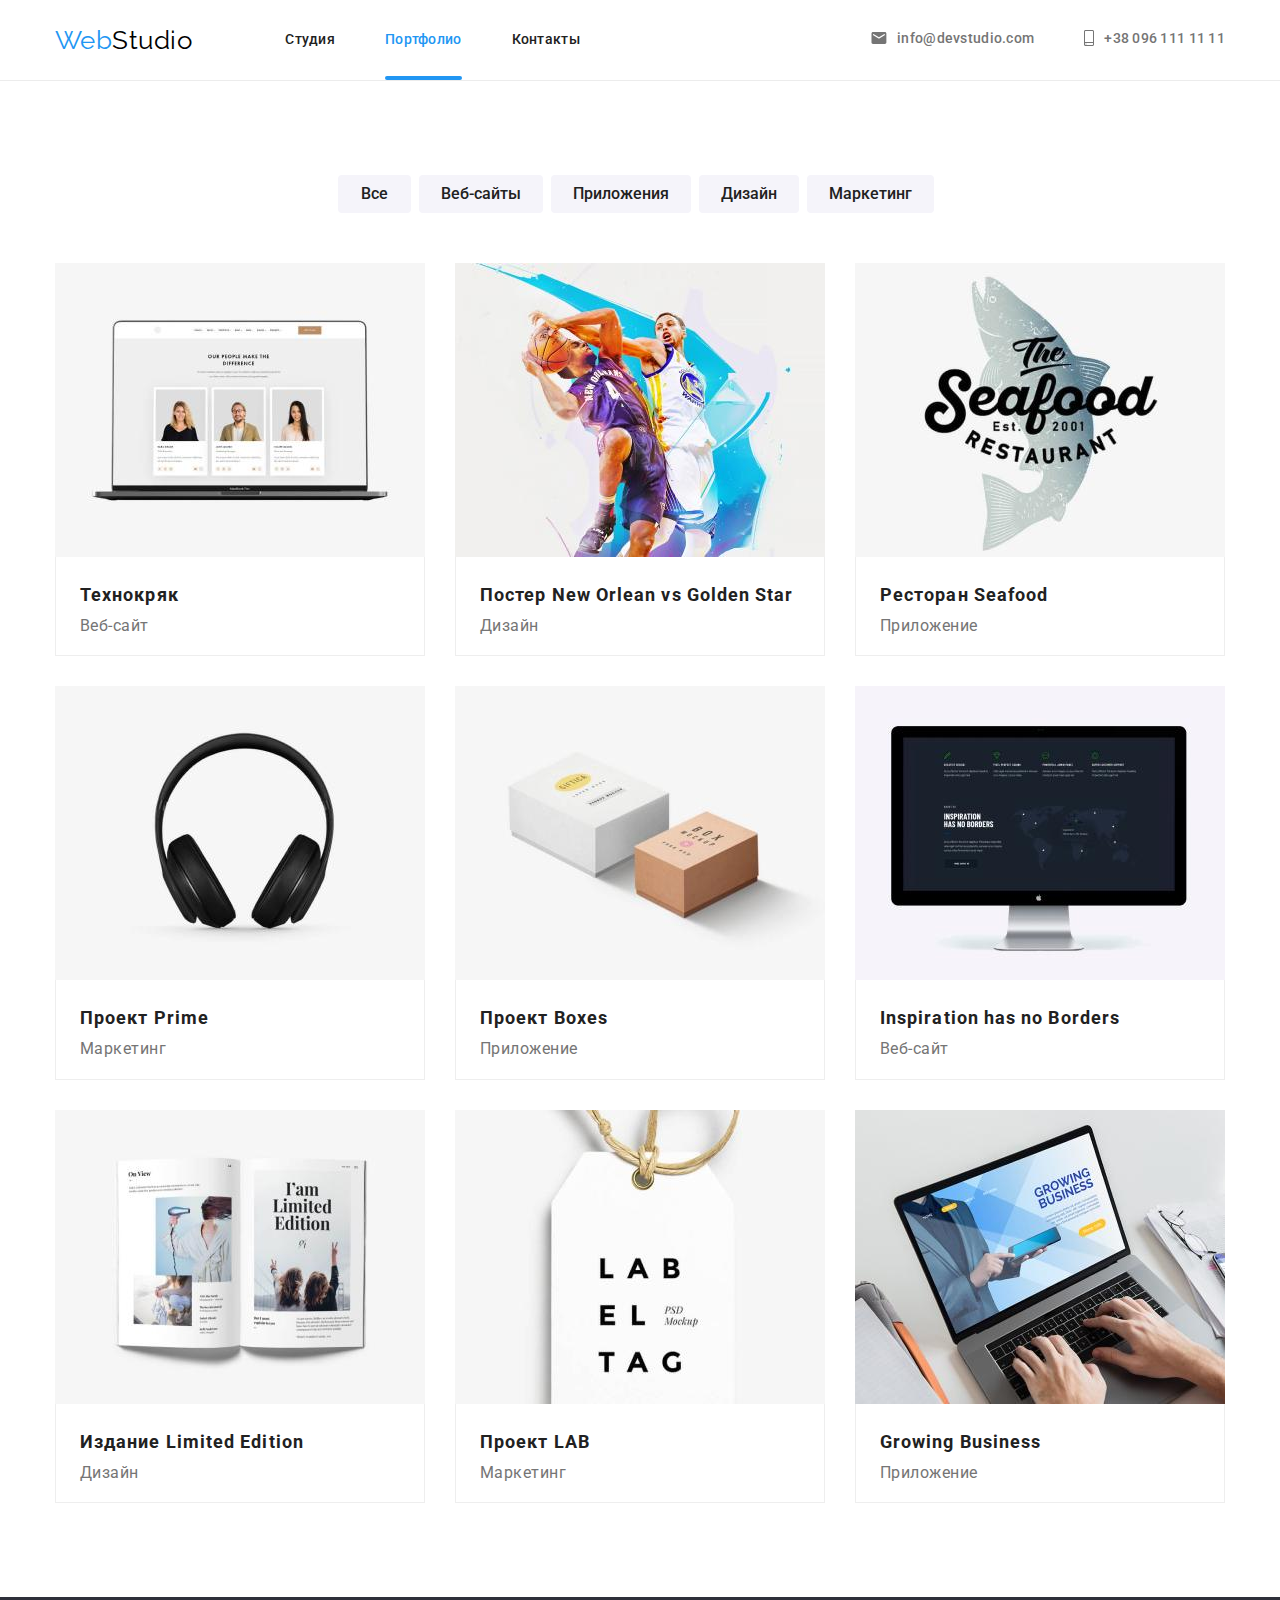
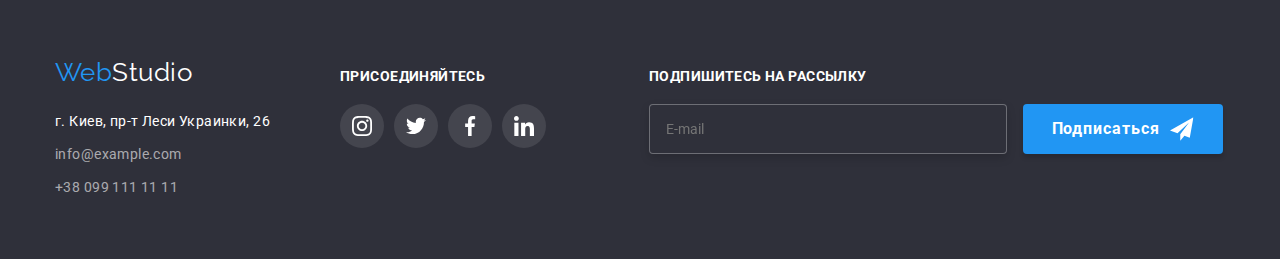
==== portfolio.html @ ee6ba361 "Add branch" ====
<!DOCTYPE html>
<html lang="ru">
<head>
    <meta charset="UTF-8">
    <meta http-equiv="X-UA-Compatible" content="IE=edge">
    <meta name="viewport" content="width=device-width, initial-scale=1.0">
    <title>portfolio</title>
    <link href="https://fonts.googleapis.com/css2?family=Raleway:wght@700&family=Roboto:wght@400;500;700;900&display=swap"
        rel="stylesheet">
        <link rel="stylesheet" href="https://cdnjs.cloudflare.com/ajax/libs/modern-normalize/1.0.0/modern-normalize.min.css">
    <link rel="stylesheet" href="./css/main.min.css">
</head>
<body>
    <!--header-->
    <header class="border-bottom">
        <div class="container main-nav">
            <nav class="main-nav">
                <a href="./index.html" class="logo">Web<span class="logo-web-dark">Studio</span></a>
                <ul class="site-nav list">
                    <li class="site-item"><a href="./index.html" class="link ">Студия</a></li>
                    <li class="site-item"><a href="./portfolio.html" class="link current">Портфолио</a></li>
                    <li class="site-item"><a href="" class="link">Контакты</a></li>
                </ul>
            </nav>
            <ul class="contact-nav list">
                <li class="site-item">
                    <a href="mailto:info@devstudio.com" class="contact-link">
                        <svg class="address-icon header-mail" width="16px" height="12px">
                            <use href="./image/sprite.svg#icon-mail"></use>
                        </svg>
                        info@devstudio.com</a>
                </li>
                <li class="site-item"><a href="tel:+380961111111" class="contact-link">
                        <svg class="address-icon header-tel" width="10px" height="16px">
                            <use href="./image/sprite.svg#icon-smartphone"></use>
                        </svg>
                        +38 096 111 11 11</a>
                </li>
            </ul>
        </div>
    
    </header>

    <!--main-->
    <main>
        
        <h1 class="hidden-title ">Страница портфолио</h1>
        <section class="section top-section">
            <div class="container menu-portfolio">
                <h2 class="hidden-title ">Наша работа</h2>
                <ul class="list portfolio-btn">
                    <li><button type="button" class="button portfolio-button">Все</button></li>
                    <li><button type="button" class="button portfolio-button">Веб-сайты</button></li>
                    <li><button type="button" class="button portfolio-button">Приложения</button></li>
                    <li><button type="button" class="button portfolio-button">Дизайн</button></li>
                    <li><button type="button" class="button portfolio-button">Маркетинг</button></li>
                </ul>
                <ul class="list portfolio-list">
                    <li class="portfolio-element">
                        <div class="portfolio-card-wrap">
                            <img class="portfolio-img" src="./image/technokrack.jpg" alt="Картинка технокряк" width="370">
                            <p class="portfolio-img-text">Технокряк это современная площадка распространения коронавируса. Компании используют эту платформу для цифрового шпионажа и атак на защищённые сервера конкурентов.</p>
                        </div>
                        
                        <div class="portfolio-card">
                            <h3 class="section-title portfolio-title">Технокряк</h3>
                            <p class="portfolio-text">Веб-сайт</p>
                        </div>
                    </li>
                    <li class="portfolio-element">
                        <div class="portfolio-card-wrap">
                        <img class="portfolio-img" src="./image/poster.jpg" alt="картинка постер" width="370">
                        <p class="portfolio-img-text">Технокряк это современная площадка распространения коронавируса. Компании используют эту
                            платформу для цифрового шпионажа и атак на защищённые сервера конкурентов.</p>
                        </div>
                        <div class="portfolio-card">
                            <h3 class="section-title portfolio-title">Постер New Orlean vs Golden Star</h3>
                            <p class="portfolio-text">Дизайн</p>
                        </div>
                    </li>
                    <li class="portfolio-element">
                        <div class="portfolio-card-wrap">
                        <img class="portfolio-img" src="./image/restaurant.jpg" alt="картинка постер ресторана" width="370">
                        <p class="portfolio-img-text">Технокряк это современная площадка распространения коронавируса. Компании используют эту
                            платформу для цифрового шпионажа и атак на защищённые сервера конкурентов.</p>
                        </div>
                        <div class="portfolio-card">
                            <h3 class="section-title portfolio-title">Ресторан Seafood</h3>
                            <p class="portfolio-text">Приложение</p>
                        </div>
                    </li>
                    <li class="portfolio-element">
                        <div class="portfolio-card-wrap">
                        <img class="portfolio-img" src="./image/headphones.jpg" alt="картинка наушники" width="370">
                        <p class="portfolio-img-text">Технокряк это современная площадка распространения коронавируса. Компании используют эту
                            платформу для цифрового шпионажа и атак на защищённые сервера конкурентов.</p>
                        </div>
                        <div class="portfolio-card">
                            <h3 class="section-title portfolio-title">Проект Prime</h3>
                            <p class="portfolio-text">Маркетинг</p>
                        </div>
                    </li>
                    <li class="portfolio-element">
                        <div class="portfolio-card-wrap">
                        <img class="portfolio-img" src="./image/projectbox.jpg" alt="картинка коробки" width="370">
                        <p class="portfolio-img-text">Технокряк это современная площадка распространения коронавируса. Компании используют эту
                            платформу для цифрового шпионажа и атак на защищённые сервера конкурентов.</p>
                        </div>
                        <div class="portfolio-card">
                            <h3 class="section-title portfolio-title">Проект Boxes</h3>
                            <p class="portfolio-text">Приложение</p>
                        </div>
                    </li>
                    <li class="portfolio-element">
                        <div class="portfolio-card-wrap">
                        <img class="portfolio-img" src="./image/monitor.jpg" alt="картинка монитор" width="370">
                        <p class="portfolio-img-text">Технокряк это современная площадка распространения коронавируса. Компании используют эту
                            платформу для цифрового шпионажа и атак на защищённые сервера конкурентов.</p>
                        </div>
                        <div class="portfolio-card">
                            <h3 class="section-title portfolio-title">Inspiration has no Borders</h3>
                            <p class="portfolio-text">Веб-сайт</p>
                        </div>
                    </li>
                    <li class="portfolio-element">
                        <div class="portfolio-card-wrap">
                        <img class="portfolio-img" src="./image/book.jpg" alt="картинка открытая книга" width="370">
                        <p class="portfolio-img-text">Технокряк это современная площадка распространения коронавируса. Компании используют эту
                            платформу для цифрового шпионажа и атак на защищённые сервера конкурентов.</p>
                        </div>
                        <div class="portfolio-card">
                            <h3 class="section-title portfolio-title">Издание Limited Edition</h3>
                            <p class="portfolio-text">Дизайн</p>
                        </div>
                    </li>
                    <li class="portfolio-element">
                        <div class="portfolio-card-wrap">
                        <img class="portfolio-img" src="./image/LAB.jpg" alt="картинка бирка" width="370">
                        <p class="portfolio-img-text">Технокряк это современная площадка распространения коронавируса. Компании используют эту
                            платформу для цифрового шпионажа и атак на защищённые сервера конкурентов.</p>
                        </div>
                        <div class="portfolio-card">
                            <h3 class="section-title portfolio-title">Проект LAB</h3>
                            <p class="portfolio-text">Маркетинг</p>
                        </div>
                    </li>
                    <li class="portfolio-element">
                        <div class="portfolio-card-wrap">
                        <img class="portfolio-img" src="./image/notebook.jpg" alt="картинка ноутбук" width="370">
                        <p class="portfolio-img-text">Технокряк это современная площадка распространения коронавируса. Компании используют эту
                            платформу для цифрового шпионажа и атак на защищённые сервера конкурентов.</p>
                        </div>
                        <div class="portfolio-card">
                            <h3 class="section-title portfolio-title">Growing Business</h3>
                            <p class="portfolio-text">Приложение</p>
                        </div>
                    </li>
                </ul>
                
            </div>
        </section>
    </main>
   
    <!--footer-->
    <footer class="footer-section">
        <div class="container footer-box">
            <div class="footer-left">
                <a href="./index.html" class="logo">Web<span class="logo-web-light">Studio</span></a>
    
                <address class="address-footer contact-nav">
                    <span class="address">г. Киев, пр-т Леси Украинки, 26 </span>
                    <a href="mailto:info@example.com" class="contact-link">info@example.com</a>
                    <a href="tel:+380991111111" class="contact-link">+38 099 111 11 11</a>
                </address>
            </div>
            <div class="footer-right">
                <h3 class="title footer-title">присоединяйтесь</h3>
                <ul class="footer-social list">
                    <li class="footer-item">
                        <a href="" class="footer-social-link">
                            <svg class="footer-social-icon" width="20" height="20">
                                <use href="./image/sprite.svg#icon-instagram"></use>
                            </svg>
                        </a>
                    </li>
                    <li class="footer-item">
                        <a href="" class="footer-social-link">
                            <svg class="footer-social-icon" width="20" height="20">
                                <use href="./image/sprite.svg#icon-twitter"></use>
                            </svg>
                        </a>
                    </li>
                    <li class="footer-item">
                        <a href="" class="footer-social-link">
                            <svg class="footer-social-icon" width="20" height="20">
                                <use href="./image/sprite.svg#icon-facebook"></use>
                            </svg>
                        </a>
                    </li>
                    <li class="footer-item">
                        <a href="" class="footer-social-link">
                            <svg class="footer-social-icon" width="20" height="20">
                                <use href="./image/sprite.svg#icon-linkedin"></use>
                            </svg>
                        </a>
                    </li>
                </ul>
            </div>
            <div class="footer-form-block">
                <form action="" class="footer-form">
                    <p class="footer-form-head">
                        Подпишитесь на рассылку
                    </p>
            
                    <label for="" class="footer-form-field">
                        <input type="email" class="footer-form-input" name="user-footer-mail" placeholder="E-mail">
                    </label>
            
                    <button class="footer-form-btn" type="submit"><span class="footer-form-btn-text">Подписаться</span><svg
                            class="footer-form-icon" width="24" height="24">
                            <use href="./image/sprite.svg#icon-footer-form-icon"></use>
                        </svg></button>
                </form>
            </div>
        </div>
    </footer>
</body>
</html>
---- css/main.min.css ----
:root{--primary-text-color: #757575;--title-text-color: #212121;--accent-color: #2196f3;--white-color: #ffffff;--white-opacity-color: rgba(255, 255, 255, 0.6);--secondary-background-color: #f5f4fa;--dark-backgroud-color: #2f303a;--black-color: #000000}.visually-hidden{position:absolute;white-space:nowrap;width:1px;height:1px;overflow:hidden;border:0;padding:0;clip:rect(0 0 0 0);clip-path:inset(50%);margin:-1px}.hidden-title{display:none}body{margin:0;background-color:var(--white-color);color:var(--primary-text-color);font-family:Roboto, sans-serif;letter-spacing:0.03em}h1,h2,h3,h4,h5,h6{margin-top:0}p{margin-top:0}ul{padding:0;margin:0;list-style:none}img{display:block;max-width:100%;height:auto}.link{color:inherit}.border-bottom{border-bottom:1px solid #ececec}.top-section{padding-top:94px}.container{width:1200px;padding-left:15px;padding-right:15px;margin-left:auto;margin-right:auto}.section{padding-bottom:94px}.button{border-radius:4px;padding:6px 22px;min-width:73px;color:var(--title-text-color);background-color:var(--secondary-background-color);font-weight:700;font-size:16px;line-height:1.8;text-align:center;cursor:pointer}.button.primary{padding:10px 32px;min-width:200px;border:none;box-shadow:0px 4px 4px rgba(0,0,0,0.15);color:var(--white-color);background-color:var(--accent-color)}.portfolio-button{font-family:Roboto;font-weight:500;font-size:16px;line-height:1.62;transition:color 250ms cubic-bezier(0.4, 0, 0.2, 1),background-color 250ms cubic-bezier(0.4, 0, 0.2, 1),box-shadow 250ms cubic-bezier(0.4, 0, 0.2, 1)}.portfolio-button:hover,.portfolio-button:focus{color:var(--white-color);background-color:var(--accent-color);box-shadow:0px 3px 1px rgba(0,0,0,0.1),0px 1px 2px rgba(0,0,0,0.08),0px 2px 2px rgba(0,0,0,0.12);border-radius:4px}.portfolio-btn{display:flex;justify-content:center;align-items:center;margin-bottom:50px}.portfolio-btn .portfolio-button{margin-right:8px;border:none}.portfolio-button:not(:last-child){margin-right:0}.social-link{display:flex;align-items:center;justify-content:center;width:100%;height:100%;border-radius:50%;transition:background-color 250ms cubic-bezier(0.4, 0, 0.2, 1)}.social-link:hover,.social-link:focus{background-color:var(--accent-color)}.social-link:hover .social-icon,.social-linkk:focus .social-icon{fill:var(--white-color)}.social-icon{fill:#afb1b8;transition:fill 250ms cubic-bezier(0.4, 0, 0.2, 1)}.social-list{display:flex;justify-content:center}.social-item{width:44px;height:44px;margin-right:10px}.social-item:last-child{margin-right:0}.logo{color:var(--accent-color);font-family:Raleway, sans-serif;font-weight:700px;font-size:26px;line-height:1.19;text-decoration:none}.logo-web-dark{color:var(--black-color)}.logo-web-light{color:var(--white-color)}.title-hero{margin-top:0;margin-bottom:30px;margin-left:auto;margin-right:auto;max-width:696px;color:var(--white-color);font-weight:900;font-size:44px;line-height:1.36;text-align:center;letter-spacing:0.06em;text-transform:uppercase}.section-title{margin-top:0;margin-bottom:50px;color:var(--title-text-color);font-weight:700px;font-size:36px;line-height:1.16}.portfolio-title{margin-bottom:4px;font-size:18px;line-height:2;letter-spacing:0.06em}.site-nav{display:flex;margin-left:93px}.site-nav .link.current{color:var(--accent-color)}.site-nav .link.current::after{content:"";width:100%;position:absolute;height:4px;border-radius:2px;bottom:0;display:block;background-color:var(--accent-color)}.site-nav .site-item:not(:last-child){margin-right:50px}.site-nav .link{display:block;padding-top:32px;padding-bottom:32px;color:var(--title-text-color);font-family:inherit;font-weight:500;font-size:14px;line-height:1.14;letter-spacing:0.02em;text-decoration:none;transition:color 250ms cubic-bezier(0.4, 0, 0.2, 1);position:relative}.site-nav .link .link:hover,.site-nav .link .link:focus{color:var(--accent-color)}.main-nav{display:flex;align-items:center}.main-nav .contact-nav{display:flex;margin-left:auto}.contact-nav .site-item+.site-item{margin-left:50px}.contact-nav .contact-link{display:inline-flex;align-items:center;margin:0;color:var(--primary-text-color);text-decoration:none;font-weight:500;font-size:14px;line-height:16px;letter-spacing:0.02em;transition:color 250ms cubic-bezier(0.4, 0, 0.2, 1)}.contact-nav .contact-link:hover,.contact-nav .contact-link:focus{color:var(--accent-color)}.backdrop{width:100vw;height:100vh;background-color:rgba(0,0,0,0.2);position:fixed;top:0;transition:opacity 250ms cubic-bezier(0.4, 0, 0.2, 1),visibility 250ms cubic-bezier(0.4, 0, 0.2, 1)}.backdrop.is-hidden{visibility:hidden;opacity:0;pointer-events:none}.modal{position:absolute;width:528px;min-height:581px;background-color:#ffffff;border-radius:4px;top:50%;left:50%;transform:translate(-50%, -50%);padding:40px}.modal-close-icon{fill:currentColor}.modal-btn{position:absolute;border:1px solid rgba(0,0,0,0.1);background-color:#ffffff;width:30px;height:30px;border-radius:50%;top:10px;right:10px;display:flex;align-items:center;justify-content:center;color:#000000;cursor:pointer}.modal-btn:hover,.modal-btn:focus{color:var(--accent-color);transition:color 250ms cubic-bezier(0.4, 0, 0.2, 1)}.modal-form{display:flex;flex-direction:column}.modal-form-head{margin-bottom:12px;margin-top:0;font-weight:bold;font-size:20px;line-height:23px;text-align:center;letter-spacing:0.03em;color:#212121}.modal-form-field{font-size:12px;line-height:14px;letter-spacing:0.01em;color:#757575;margin-bottom:10px}.modal-form-wrapper{position:relative;display:block;margin-top:4px}.modal-form-input{width:100%;height:40px;padding-left:30px;border:1px solid rgba(33,33,33,0.2);border-radius:4px;cursor:pointer}.modal-form-input:focus,.modal-form-input:focus{outline:none;border-color:var(--accent-color);transition:border-color 250ms cubic-bezier(0.4, 0, 0.2, 1);cursor:pointer}.modal-form-input:focus+.modal-form-icon{fill:var(--accent-color);transition:fill 250ms cubic-bezier(0.4, 0, 0.2, 1)}.modal-form-icon{position:absolute;top:50%;left:14px;transform:translateY(-50%)}.modal-form-message{width:100%;height:120px;margin-top:4px;padding:12px 16px;border:1px solid rgba(33,33,33,0.2);border-radius:4px;resize:none;transition:border-color 250ms cubic-bezier(0.4, 0, 0.2, 1);cursor:pointer}.modal-form-message::placeholder{font-family:Roboto;font-size:12px;line-height:14px;letter-spacing:0.01em;color:rgba(117,117,117,0.5)}.modal-form-checkbox-label{display:flex;align-items:center;justify-content:center;font-size:14px;line-height:24px;letter-spacing:0.03em;margin-bottom:30px;cursor:pointer}.modal-form-checkbox-label::before{display:block;content:"";width:16px;height:15px;margin-right:7px;border:1px solid #212121;border-radius:2px;cursor:pointer}.modal-form-checkbox:checked+.modal-form-checkbox-label::before{background-color:var(--accent-color);background-image:url(../image/icon-check.svg);background-repeat:no-repeat;background-size:contain;border:none;transition:background-image 250ms cubic-bezier(0.4, 0, 0.2, 1)}.modal-form-checkbox:focus+.modal-form-checkbox-label::before{outline:2px solid var(--accent-color)}.modal-form-checkbox-link{color:var(--accent-color)}.modal-form-button{width:200px;height:50px;font-family:Roboto;font-style:normal;font-weight:bold;font-size:16px;line-height:30px;letter-spacing:0.06em;margin-left:124px;min-width:200px;border:none;box-shadow:0px 4px 4px rgba(0,0,0,0.15);border-radius:4px;color:var(--white-color);background-color:var(--accent-color);cursor:pointer}.address-icon{margin-right:10px;fill:var(--primary-text-color);transition:fill 250ms cubic-bezier(0.4, 0, 0.2, 1)}.address-icon:hover{fill:var(--accent-color)}.contact-link:hover .address-icon,.contact-link:focus .header-mail,.contact-link:hover .header-tel,.contact-link:focus .header-tel{fill:var(--accent-color)}.hero{padding-top:200px;padding-bottom:200px;background-color:var(--dark-backgroud-color);text-align:center;background-image:linear-gradient(rgba(47,48,58,0.4), rgba(47,48,58,0.4)),url(../image/hero-bg.jpg);max-width:1600рх;background-repeat:no-repeat;background-size:cover;background-position:center}.company-ideal{display:flex}.company-ideal .company-item{width:270px;margin-right:30px}.company-ideal .company-item:last-child{margin-right:0}.company-item .section-icon{display:block;background-color:#f5f4fa;text-align:center;width:270px;height:120px;margin-bottom:30px;display:flex;align-items:center;justify-content:center}.company-ideal .title{color:var(--title-text-color);margin-top:0;margin-bottom:10px;font-weight:700px;font-size:14px;line-height:1.14;text-transform:uppercase}.company-ideal .text{margin:0;font-size:14px;line-height:1.71}.our-work-item{position:relative}.our-work{display:flex;justify-content:space-between}.our-work-title{text-align:center}.our-work-card-text{color:var(--white-color);font-weight:bold;font-size:14px;line-height:16px;text-align:center;letter-spacing:0.03em;text-transform:uppercase;position:absolute;bottom:0px;left:0;margin:0;background-color:rgba(47,48,58,0.8);width:100%;height:70px;padding-top:27px}.team-section{padding-top:94px;background-color:var(--secondary-background-color)}.team-list{display:flex;justify-content:space-between}.team-title{text-align:center}.team-list .title{margin-top:30px;margin-bottom:10px;text-align:center;color:var(--title-text-color);font-weight:500;font-size:16px;line-height:1.18}.team-list .text{margin:0;font-size:16px;line-height:1.18;text-align:center;margin-bottom:16px}.team-list .cards{padding-bottom:30px;background-color:var(--white-color);box-shadow:0px 1px 3px rgba(0,0,0,0.12),0px 1px 1px rgba(0,0,0,0.14),0px 2px 1px rgba(0,0,0,0.2);border-radius:0px 0px 4px 4px}.clients-section{padding-top:94px}.clients-title{text-align:center}.clients-list{display:flex;justify-content:center}.clients-item{width:170px;height:92px}.clients-item:not(:last-child){margin-right:30px}.clients-link{display:flex;align-items:center;justify-content:center;width:100%;height:100%;border:1px solid #afb1b8;border-radius:4px;transition:border 250ms cubic-bezier(0.4, 0, 0.2, 1)}.clients-link:hover,.clients-linkk:focus{border:1px solid var(--accent-color)}.clients-link:hover .clients-icon,.clients-link:focus .clients-icon{fill:var(--accent-color)}.clients-icon{fill:#afb1b8;transition:fill 250ms cubic-bezier(0.4, 0, 0.2, 1)}.portfolio-element{transition:box-shadow 250ms cubic-bezier(0.4, 0, 0.2, 1)}.portfolio-element:hover,.portfolio-element:focus{cursor:pointer;box-shadow:0px 1px 1px rgba(0,0,0,0.12),0px 4px 4px rgba(0,0,0,0.06),1px 4px 6px rgba(0,0,0,0.16)}.portfolio-element:hover .portfolio-img-text{transform:translateY(-100%)}.portfolio-img{display:block}.portfolio-card-wrap{position:relative;overflow:hidden}.portfolio-img-text{position:absolute;font-size:18px;line-height:28px;letter-spacing:0.03em;color:#ffffff;background-color:rgba(33,150,243,0.9);margin:0;padding:63px 24px;height:100%;top:100%;transition:transform 250ms cubic-bezier(0.4, 0, 0.2, 1)}.portfolio-card{padding:20px 24px;border-left:1px solid #eeeeee;border-right:1px solid #eeeeee;border-bottom:1px solid #eeeeee}.portfolio-text{margin:0}.portfolio-list{display:flex;flex-wrap:wrap;margin:-30px 0 0 -30px}.portfolio-element{flex-basis:calc((100% - 90px) / 3);margin:30px 0 0 30px}.footer-section{padding:60px 0 60px 0;background-color:var(--dark-backgroud-color);font-size:14px;line-height:1.71}.footer-box{display:flex;align-items:baseline}.footer-left{margin-right:70px}.footer-title{font-weight:bold;font-size:14px;line-height:16px;letter-spacing:0.03em;text-transform:uppercase;color:var(--white-color);margin:0;margin-bottom:20px}.address-footer{display:flex;flex-direction:column;margin-top:20px;color:var(--white-opacity-color);font-size:14px;line-height:24px;letter-spacing:0.03em;font-style:normal}.address-footer .contact-link{color:var(--white-opacity-color);margin-top:9px;font-style:normal;font-weight:normal;font-size:14px;line-height:24px;letter-spacing:0.03em}.address-footer .address{color:var(--white-color)}.footer-social{display:flex}.footer-item{width:44px;height:44px;margin-right:10px}.footer-social-link{display:flex;align-items:center;justify-content:center;width:100%;height:100%;border-radius:50%;background-color:rgba(255,255,255,0.1);transition:background-color 250ms cubic-bezier(0.4, 0, 0.2, 1)}.footer-social-link:hover,.footer-social-link:focus{background-color:var(--accent-color)}.footer-social-icon{fill:var(--white-color)}.footer-form-block{margin-left:93px}.footer-form-head{font-weight:bold;font-size:14px;line-height:16px;letter-spacing:0.03em;text-transform:uppercase;color:var(--white-color);margin:0;margin-bottom:20px}.footer-form-input{width:358px;height:50px;padding-left:16px;background-color:#2f303a;border:1px solid rgba(255,255,255,0.3);box-sizing:border-box;filter:drop-shadow(0px 4px 4px rgba(0,0,0,0.15));border-radius:4px;cursor:pointer;transition:border 250ms cubic-bezier(0.4, 0, 0.2, 1);color:var(--white-color)}.footer-form-btn{width:200px;height:50px;margin-left:12px;padding:10px 29px;border:none;box-shadow:0px 4px 4px rgba(0,0,0,0.15);border-radius:4px;color:var(--white-color);background-color:var(--accent-color);display:inline-flex;align-items:center;text-align:center;cursor:pointer}.footer-form-btn-text{font-family:Roboto;font-style:normal;font-weight:bold;font-size:16px;line-height:30px;letter-spacing:0.06em;margin-right:10px}
/*# sourceMappingURL=main.min.css.map */
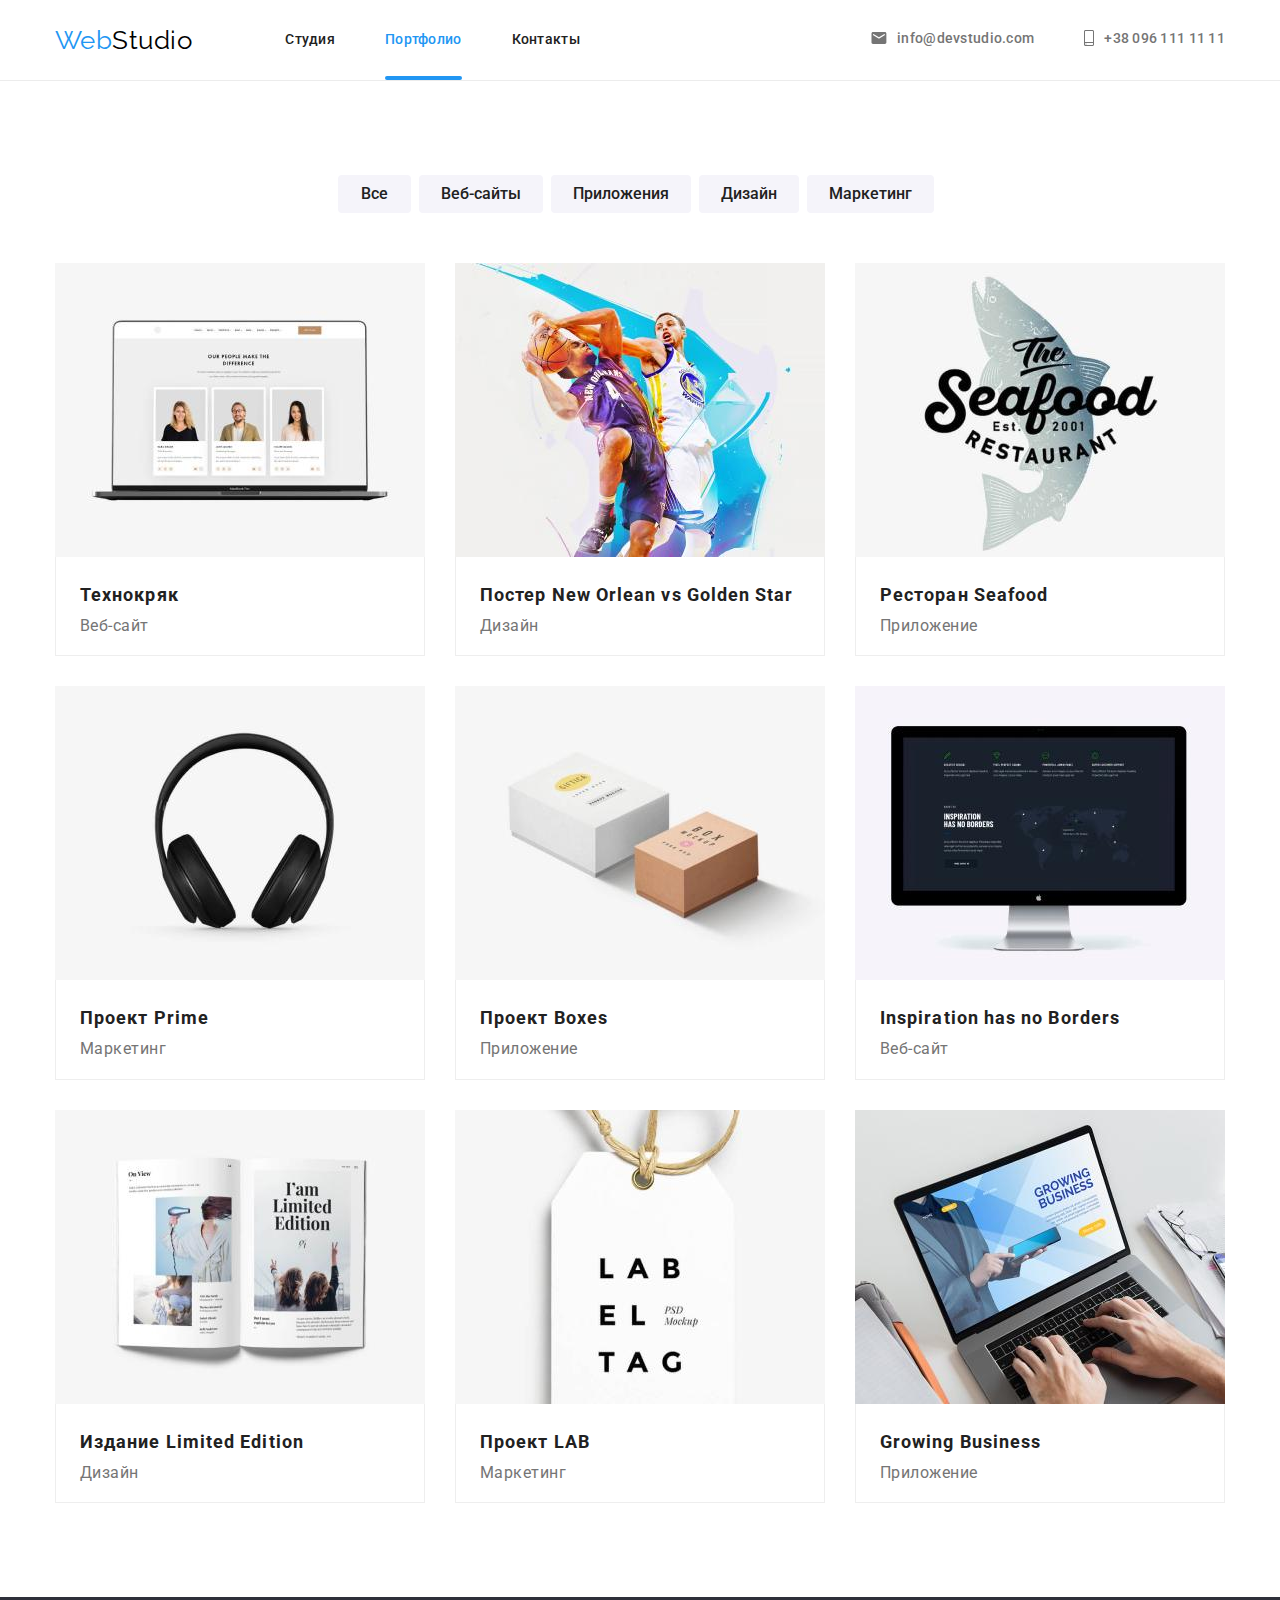
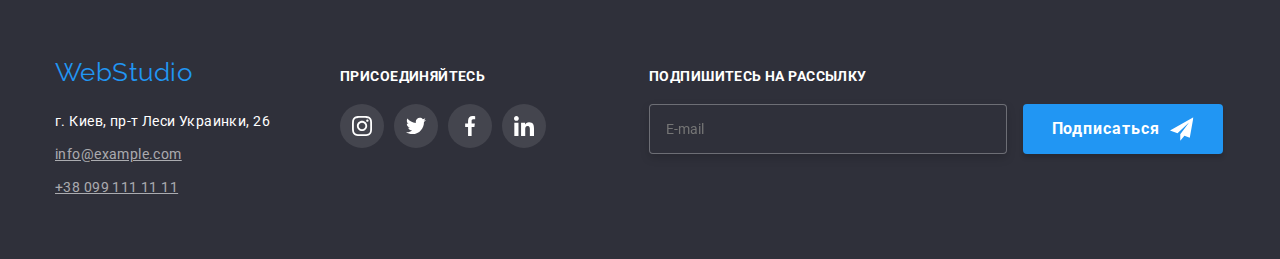
==== commit ad7ebb83: "BEM.header" ====
--- a/portfolio.html
+++ b/portfolio.html
@@ -13,25 +13,30 @@
 <body>
     <!--header-->
     <header class="border-bottom">
-        <div class="container main-nav">
-            <nav class="main-nav">
-                <a href="./index.html" class="logo">Web<span class="logo-web-dark">Studio</span></a>
-                <ul class="site-nav list">
-                    <li class="site-item"><a href="./index.html" class="link ">Студия</a></li>
-                    <li class="site-item"><a href="./portfolio.html" class="link current">Портфолио</a></li>
-                    <li class="site-item"><a href="" class="link">Контакты</a></li>
+        <div class="container navigation">
+            <nav class="navigation__element navigation__element-main">
+                <a href="./index.html" class="logo">Web<span class="logo-dark">Studio</span></a>
+                <ul class="navigation__menu">
+                    <li class="navigation__item">
+                        <a href="./index.html" class="navigation__link">Студия</a>
+                    </li>
+                    <li class="navigation__item">
+                        <a href="./portfolio.html" class="navigation__link current">Портфолио</a>
+                    </li>
+                    <li class="navigation__item"><a href="" class="navigation__link">Контакты</a>
+                    </li>
                 </ul>
             </nav>
-            <ul class="contact-nav list">
-                <li class="site-item">
-                    <a href="mailto:info@devstudio.com" class="contact-link">
-                        <svg class="address-icon header-mail" width="16px" height="12px">
+            <ul class="navigation__element navigation__element-contact">
+                <li class="navigation__item">
+                    <a href="mailto:info@devstudio.com" class="navigation__contacts">
+                        <svg class="navigation__icon navigation__mail" width="16px" height="12px">
                             <use href="./image/sprite.svg#icon-mail"></use>
                         </svg>
                         info@devstudio.com</a>
                 </li>
-                <li class="site-item"><a href="tel:+380961111111" class="contact-link">
-                        <svg class="address-icon header-tel" width="10px" height="16px">
+                <li class="navigation__item"><a href="tel:+380961111111" class="navigation__contacts">
+                        <svg class="navigation__icon navigation__tel" width="10px" height="16px">
                             <use href="./image/sprite.svg#icon-smartphone"></use>
                         </svg>
                         +38 096 111 11 11</a>
--- a/css/main.min.css
+++ b/css/main.min.css
@@ -1,2 +1,2 @@
-:root{--primary-text-color: #757575;--title-text-color: #212121;--accent-color: #2196f3;--white-color: #ffffff;--white-opacity-color: rgba(255, 255, 255, 0.6);--secondary-background-color: #f5f4fa;--dark-backgroud-color: #2f303a;--black-color: #000000}.visually-hidden{position:absolute;white-space:nowrap;width:1px;height:1px;overflow:hidden;border:0;padding:0;clip:rect(0 0 0 0);clip-path:inset(50%);margin:-1px}.hidden-title{display:none}body{margin:0;background-color:var(--white-color);color:var(--primary-text-color);font-family:Roboto, sans-serif;letter-spacing:0.03em}h1,h2,h3,h4,h5,h6{margin-top:0}p{margin-top:0}ul{padding:0;margin:0;list-style:none}img{display:block;max-width:100%;height:auto}.link{color:inherit}.border-bottom{border-bottom:1px solid #ececec}.top-section{padding-top:94px}.container{width:1200px;padding-left:15px;padding-right:15px;margin-left:auto;margin-right:auto}.section{padding-bottom:94px}.button{border-radius:4px;padding:6px 22px;min-width:73px;color:var(--title-text-color);background-color:var(--secondary-background-color);font-weight:700;font-size:16px;line-height:1.8;text-align:center;cursor:pointer}.button.primary{padding:10px 32px;min-width:200px;border:none;box-shadow:0px 4px 4px rgba(0,0,0,0.15);color:var(--white-color);background-color:var(--accent-color)}.portfolio-button{font-family:Roboto;font-weight:500;font-size:16px;line-height:1.62;transition:color 250ms cubic-bezier(0.4, 0, 0.2, 1),background-color 250ms cubic-bezier(0.4, 0, 0.2, 1),box-shadow 250ms cubic-bezier(0.4, 0, 0.2, 1)}.portfolio-button:hover,.portfolio-button:focus{color:var(--white-color);background-color:var(--accent-color);box-shadow:0px 3px 1px rgba(0,0,0,0.1),0px 1px 2px rgba(0,0,0,0.08),0px 2px 2px rgba(0,0,0,0.12);border-radius:4px}.portfolio-btn{display:flex;justify-content:center;align-items:center;margin-bottom:50px}.portfolio-btn .portfolio-button{margin-right:8px;border:none}.portfolio-button:not(:last-child){margin-right:0}.social-link{display:flex;align-items:center;justify-content:center;width:100%;height:100%;border-radius:50%;transition:background-color 250ms cubic-bezier(0.4, 0, 0.2, 1)}.social-link:hover,.social-link:focus{background-color:var(--accent-color)}.social-link:hover .social-icon,.social-linkk:focus .social-icon{fill:var(--white-color)}.social-icon{fill:#afb1b8;transition:fill 250ms cubic-bezier(0.4, 0, 0.2, 1)}.social-list{display:flex;justify-content:center}.social-item{width:44px;height:44px;margin-right:10px}.social-item:last-child{margin-right:0}.logo{color:var(--accent-color);font-family:Raleway, sans-serif;font-weight:700px;font-size:26px;line-height:1.19;text-decoration:none}.logo-web-dark{color:var(--black-color)}.logo-web-light{color:var(--white-color)}.title-hero{margin-top:0;margin-bottom:30px;margin-left:auto;margin-right:auto;max-width:696px;color:var(--white-color);font-weight:900;font-size:44px;line-height:1.36;text-align:center;letter-spacing:0.06em;text-transform:uppercase}.section-title{margin-top:0;margin-bottom:50px;color:var(--title-text-color);font-weight:700px;font-size:36px;line-height:1.16}.portfolio-title{margin-bottom:4px;font-size:18px;line-height:2;letter-spacing:0.06em}.site-nav{display:flex;margin-left:93px}.site-nav .link.current{color:var(--accent-color)}.site-nav .link.current::after{content:"";width:100%;position:absolute;height:4px;border-radius:2px;bottom:0;display:block;background-color:var(--accent-color)}.site-nav .site-item:not(:last-child){margin-right:50px}.site-nav .link{display:block;padding-top:32px;padding-bottom:32px;color:var(--title-text-color);font-family:inherit;font-weight:500;font-size:14px;line-height:1.14;letter-spacing:0.02em;text-decoration:none;transition:color 250ms cubic-bezier(0.4, 0, 0.2, 1);position:relative}.site-nav .link .link:hover,.site-nav .link .link:focus{color:var(--accent-color)}.main-nav{display:flex;align-items:center}.main-nav .contact-nav{display:flex;margin-left:auto}.contact-nav .site-item+.site-item{margin-left:50px}.contact-nav .contact-link{display:inline-flex;align-items:center;margin:0;color:var(--primary-text-color);text-decoration:none;font-weight:500;font-size:14px;line-height:16px;letter-spacing:0.02em;transition:color 250ms cubic-bezier(0.4, 0, 0.2, 1)}.contact-nav .contact-link:hover,.contact-nav .contact-link:focus{color:var(--accent-color)}.backdrop{width:100vw;height:100vh;background-color:rgba(0,0,0,0.2);position:fixed;top:0;transition:opacity 250ms cubic-bezier(0.4, 0, 0.2, 1),visibility 250ms cubic-bezier(0.4, 0, 0.2, 1)}.backdrop.is-hidden{visibility:hidden;opacity:0;pointer-events:none}.modal{position:absolute;width:528px;min-height:581px;background-color:#ffffff;border-radius:4px;top:50%;left:50%;transform:translate(-50%, -50%);padding:40px}.modal-close-icon{fill:currentColor}.modal-btn{position:absolute;border:1px solid rgba(0,0,0,0.1);background-color:#ffffff;width:30px;height:30px;border-radius:50%;top:10px;right:10px;display:flex;align-items:center;justify-content:center;color:#000000;cursor:pointer}.modal-btn:hover,.modal-btn:focus{color:var(--accent-color);transition:color 250ms cubic-bezier(0.4, 0, 0.2, 1)}.modal-form{display:flex;flex-direction:column}.modal-form-head{margin-bottom:12px;margin-top:0;font-weight:bold;font-size:20px;line-height:23px;text-align:center;letter-spacing:0.03em;color:#212121}.modal-form-field{font-size:12px;line-height:14px;letter-spacing:0.01em;color:#757575;margin-bottom:10px}.modal-form-wrapper{position:relative;display:block;margin-top:4px}.modal-form-input{width:100%;height:40px;padding-left:30px;border:1px solid rgba(33,33,33,0.2);border-radius:4px;cursor:pointer}.modal-form-input:focus,.modal-form-input:focus{outline:none;border-color:var(--accent-color);transition:border-color 250ms cubic-bezier(0.4, 0, 0.2, 1);cursor:pointer}.modal-form-input:focus+.modal-form-icon{fill:var(--accent-color);transition:fill 250ms cubic-bezier(0.4, 0, 0.2, 1)}.modal-form-icon{position:absolute;top:50%;left:14px;transform:translateY(-50%)}.modal-form-message{width:100%;height:120px;margin-top:4px;padding:12px 16px;border:1px solid rgba(33,33,33,0.2);border-radius:4px;resize:none;transition:border-color 250ms cubic-bezier(0.4, 0, 0.2, 1);cursor:pointer}.modal-form-message::placeholder{font-family:Roboto;font-size:12px;line-height:14px;letter-spacing:0.01em;color:rgba(117,117,117,0.5)}.modal-form-checkbox-label{display:flex;align-items:center;justify-content:center;font-size:14px;line-height:24px;letter-spacing:0.03em;margin-bottom:30px;cursor:pointer}.modal-form-checkbox-label::before{display:block;content:"";width:16px;height:15px;margin-right:7px;border:1px solid #212121;border-radius:2px;cursor:pointer}.modal-form-checkbox:checked+.modal-form-checkbox-label::before{background-color:var(--accent-color);background-image:url(../image/icon-check.svg);background-repeat:no-repeat;background-size:contain;border:none;transition:background-image 250ms cubic-bezier(0.4, 0, 0.2, 1)}.modal-form-checkbox:focus+.modal-form-checkbox-label::before{outline:2px solid var(--accent-color)}.modal-form-checkbox-link{color:var(--accent-color)}.modal-form-button{width:200px;height:50px;font-family:Roboto;font-style:normal;font-weight:bold;font-size:16px;line-height:30px;letter-spacing:0.06em;margin-left:124px;min-width:200px;border:none;box-shadow:0px 4px 4px rgba(0,0,0,0.15);border-radius:4px;color:var(--white-color);background-color:var(--accent-color);cursor:pointer}.address-icon{margin-right:10px;fill:var(--primary-text-color);transition:fill 250ms cubic-bezier(0.4, 0, 0.2, 1)}.address-icon:hover{fill:var(--accent-color)}.contact-link:hover .address-icon,.contact-link:focus .header-mail,.contact-link:hover .header-tel,.contact-link:focus .header-tel{fill:var(--accent-color)}.hero{padding-top:200px;padding-bottom:200px;background-color:var(--dark-backgroud-color);text-align:center;background-image:linear-gradient(rgba(47,48,58,0.4), rgba(47,48,58,0.4)),url(../image/hero-bg.jpg);max-width:1600рх;background-repeat:no-repeat;background-size:cover;background-position:center}.company-ideal{display:flex}.company-ideal .company-item{width:270px;margin-right:30px}.company-ideal .company-item:last-child{margin-right:0}.company-item .section-icon{display:block;background-color:#f5f4fa;text-align:center;width:270px;height:120px;margin-bottom:30px;display:flex;align-items:center;justify-content:center}.company-ideal .title{color:var(--title-text-color);margin-top:0;margin-bottom:10px;font-weight:700px;font-size:14px;line-height:1.14;text-transform:uppercase}.company-ideal .text{margin:0;font-size:14px;line-height:1.71}.our-work-item{position:relative}.our-work{display:flex;justify-content:space-between}.our-work-title{text-align:center}.our-work-card-text{color:var(--white-color);font-weight:bold;font-size:14px;line-height:16px;text-align:center;letter-spacing:0.03em;text-transform:uppercase;position:absolute;bottom:0px;left:0;margin:0;background-color:rgba(47,48,58,0.8);width:100%;height:70px;padding-top:27px}.team-section{padding-top:94px;background-color:var(--secondary-background-color)}.team-list{display:flex;justify-content:space-between}.team-title{text-align:center}.team-list .title{margin-top:30px;margin-bottom:10px;text-align:center;color:var(--title-text-color);font-weight:500;font-size:16px;line-height:1.18}.team-list .text{margin:0;font-size:16px;line-height:1.18;text-align:center;margin-bottom:16px}.team-list .cards{padding-bottom:30px;background-color:var(--white-color);box-shadow:0px 1px 3px rgba(0,0,0,0.12),0px 1px 1px rgba(0,0,0,0.14),0px 2px 1px rgba(0,0,0,0.2);border-radius:0px 0px 4px 4px}.clients-section{padding-top:94px}.clients-title{text-align:center}.clients-list{display:flex;justify-content:center}.clients-item{width:170px;height:92px}.clients-item:not(:last-child){margin-right:30px}.clients-link{display:flex;align-items:center;justify-content:center;width:100%;height:100%;border:1px solid #afb1b8;border-radius:4px;transition:border 250ms cubic-bezier(0.4, 0, 0.2, 1)}.clients-link:hover,.clients-linkk:focus{border:1px solid var(--accent-color)}.clients-link:hover .clients-icon,.clients-link:focus .clients-icon{fill:var(--accent-color)}.clients-icon{fill:#afb1b8;transition:fill 250ms cubic-bezier(0.4, 0, 0.2, 1)}.portfolio-element{transition:box-shadow 250ms cubic-bezier(0.4, 0, 0.2, 1)}.portfolio-element:hover,.portfolio-element:focus{cursor:pointer;box-shadow:0px 1px 1px rgba(0,0,0,0.12),0px 4px 4px rgba(0,0,0,0.06),1px 4px 6px rgba(0,0,0,0.16)}.portfolio-element:hover .portfolio-img-text{transform:translateY(-100%)}.portfolio-img{display:block}.portfolio-card-wrap{position:relative;overflow:hidden}.portfolio-img-text{position:absolute;font-size:18px;line-height:28px;letter-spacing:0.03em;color:#ffffff;background-color:rgba(33,150,243,0.9);margin:0;padding:63px 24px;height:100%;top:100%;transition:transform 250ms cubic-bezier(0.4, 0, 0.2, 1)}.portfolio-card{padding:20px 24px;border-left:1px solid #eeeeee;border-right:1px solid #eeeeee;border-bottom:1px solid #eeeeee}.portfolio-text{margin:0}.portfolio-list{display:flex;flex-wrap:wrap;margin:-30px 0 0 -30px}.portfolio-element{flex-basis:calc((100% - 90px) / 3);margin:30px 0 0 30px}.footer-section{padding:60px 0 60px 0;background-color:var(--dark-backgroud-color);font-size:14px;line-height:1.71}.footer-box{display:flex;align-items:baseline}.footer-left{margin-right:70px}.footer-title{font-weight:bold;font-size:14px;line-height:16px;letter-spacing:0.03em;text-transform:uppercase;color:var(--white-color);margin:0;margin-bottom:20px}.address-footer{display:flex;flex-direction:column;margin-top:20px;color:var(--white-opacity-color);font-size:14px;line-height:24px;letter-spacing:0.03em;font-style:normal}.address-footer .contact-link{color:var(--white-opacity-color);margin-top:9px;font-style:normal;font-weight:normal;font-size:14px;line-height:24px;letter-spacing:0.03em}.address-footer .address{color:var(--white-color)}.footer-social{display:flex}.footer-item{width:44px;height:44px;margin-right:10px}.footer-social-link{display:flex;align-items:center;justify-content:center;width:100%;height:100%;border-radius:50%;background-color:rgba(255,255,255,0.1);transition:background-color 250ms cubic-bezier(0.4, 0, 0.2, 1)}.footer-social-link:hover,.footer-social-link:focus{background-color:var(--accent-color)}.footer-social-icon{fill:var(--white-color)}.footer-form-block{margin-left:93px}.footer-form-head{font-weight:bold;font-size:14px;line-height:16px;letter-spacing:0.03em;text-transform:uppercase;color:var(--white-color);margin:0;margin-bottom:20px}.footer-form-input{width:358px;height:50px;padding-left:16px;background-color:#2f303a;border:1px solid rgba(255,255,255,0.3);box-sizing:border-box;filter:drop-shadow(0px 4px 4px rgba(0,0,0,0.15));border-radius:4px;cursor:pointer;transition:border 250ms cubic-bezier(0.4, 0, 0.2, 1);color:var(--white-color)}.footer-form-btn{width:200px;height:50px;margin-left:12px;padding:10px 29px;border:none;box-shadow:0px 4px 4px rgba(0,0,0,0.15);border-radius:4px;color:var(--white-color);background-color:var(--accent-color);display:inline-flex;align-items:center;text-align:center;cursor:pointer}.footer-form-btn-text{font-family:Roboto;font-style:normal;font-weight:bold;font-size:16px;line-height:30px;letter-spacing:0.06em;margin-right:10px}
+:root{--primary-text-color: #757575;--title-text-color: #212121;--accent-color: #2196f3;--white-color: #ffffff;--white-opacity-color: rgba(255, 255, 255, 0.6);--secondary-background-color: #f5f4fa;--dark-backgroud-color: #2f303a;--black-color: #000000}.visually-hidden{position:absolute;white-space:nowrap;width:1px;height:1px;overflow:hidden;border:0;padding:0;clip:rect(0 0 0 0);clip-path:inset(50%);margin:-1px}.hidden-title{display:none}body{margin:0;background-color:var(--white-color);color:var(--primary-text-color);font-family:Roboto, sans-serif;letter-spacing:0.03em}h1,h2,h3,h4,h5,h6{margin-top:0}p{margin-top:0}ul{padding:0;margin:0;list-style:none}img{display:block;max-width:100%;height:auto}.link{color:inherit}.border-bottom{border-bottom:1px solid #ececec}.top-section{padding-top:94px}.container{width:1200px;padding-left:15px;padding-right:15px;margin-left:auto;margin-right:auto}.section{padding-bottom:94px}.button{border-radius:4px;padding:6px 22px;min-width:73px;color:var(--title-text-color);background-color:var(--secondary-background-color);font-weight:700;font-size:16px;line-height:1.8;text-align:center;cursor:pointer}.button.primary{padding:10px 32px;min-width:200px;border:none;box-shadow:0px 4px 4px rgba(0,0,0,0.15);color:var(--white-color);background-color:var(--accent-color)}.portfolio-button{font-family:Roboto;font-weight:500;font-size:16px;line-height:1.62;transition:color 250ms cubic-bezier(0.4, 0, 0.2, 1),background-color 250ms cubic-bezier(0.4, 0, 0.2, 1),box-shadow 250ms cubic-bezier(0.4, 0, 0.2, 1)}.portfolio-button:hover,.portfolio-button:focus{color:var(--white-color);background-color:var(--accent-color);box-shadow:0px 3px 1px rgba(0,0,0,0.1),0px 1px 2px rgba(0,0,0,0.08),0px 2px 2px rgba(0,0,0,0.12);border-radius:4px}.portfolio-btn{display:flex;justify-content:center;align-items:center;margin-bottom:50px}.portfolio-btn .portfolio-button{margin-right:8px;border:none}.portfolio-button:not(:last-child){margin-right:0}.social-link{display:flex;align-items:center;justify-content:center;width:100%;height:100%;border-radius:50%;transition:background-color 250ms cubic-bezier(0.4, 0, 0.2, 1)}.social-link:hover,.social-link:focus{background-color:var(--accent-color)}.social-link:hover .social-icon,.social-linkk:focus .social-icon{fill:var(--white-color)}.social-icon{fill:#afb1b8;transition:fill 250ms cubic-bezier(0.4, 0, 0.2, 1)}.social-list{display:flex;justify-content:center}.social-item{width:44px;height:44px;margin-right:10px}.social-item:last-child{margin-right:0}.logo{color:var(--accent-color);font-family:Raleway, sans-serif;font-weight:700px;font-size:26px;line-height:1.19;text-decoration:none}.logo-dark{color:var(--black-color)}.logo-light{color:var(--white-color)}.title-hero{margin-top:0;margin-bottom:30px;margin-left:auto;margin-right:auto;max-width:696px;color:var(--white-color);font-weight:900;font-size:44px;line-height:1.36;text-align:center;letter-spacing:0.06em;text-transform:uppercase}.section-title{margin-top:0;margin-bottom:50px;color:var(--title-text-color);font-weight:700px;font-size:36px;line-height:1.16}.portfolio-title{margin-bottom:4px;font-size:18px;line-height:2;letter-spacing:0.06em}.navigation{display:flex;align-items:center}.navigation__element{display:flex}.navigation__element-main{align-items:center}.navigation__element-contact{margin-left:auto}.navigation__contacts{display:inline-flex;align-items:center;margin:0;color:var(--primary-text-color);text-decoration:none;font-weight:500;font-size:14px;line-height:16px;letter-spacing:0.02em;transition:color 250ms cubic-bezier(0.4, 0, 0.2, 1)}.navigation__contacts:hover,.navigation__contacts:focus{color:var(--accent-color)}.navigation__contacts:hover .navigation__icon,.navigation__contacts:focus .navigation__mail,.navigation__contacts:hover .navigation__tel,.navigation__contacts:focus .navigation__tel{fill:var(--accent-color)}.navigation__menu{display:flex;margin-left:93px}.navigation__menu .navigation__link.current{color:var(--accent-color)}.navigation__menu .navigation__link.current::after{content:"";width:100%;position:absolute;height:4px;border-radius:2px;bottom:0;display:block;background-color:var(--accent-color)}.navigation__menu .navigation__link:hover,.navigation__menu .navigation__link:focus{color:var(--accent-color)}.navigation__item .navigation__contact:hover,.navigation__item .navigation__contact:focus{color:var(--accent-color)}.navigation__item:not(:last-child){margin-right:50px}.navigation__link{display:block;padding-top:32px;padding-bottom:32px;color:var(--title-text-color);font-family:inherit;font-weight:500;font-size:14px;line-height:1.14;letter-spacing:0.02em;text-decoration:none;transition:color 250ms cubic-bezier(0.4, 0, 0.2, 1);position:relative}.navigation__icon{margin-right:10px;fill:var(--primary-text-color);transition:fill 250ms cubic-bezier(0.4, 0, 0.2, 1)}.navigation__icon:hover{fill:var(--accent-color)}.backdrop{width:100vw;height:100vh;background-color:rgba(0,0,0,0.2);position:fixed;top:0;transition:opacity 250ms cubic-bezier(0.4, 0, 0.2, 1),visibility 250ms cubic-bezier(0.4, 0, 0.2, 1)}.backdrop.is-hidden{visibility:hidden;opacity:0;pointer-events:none}.modal{position:absolute;width:528px;min-height:581px;background-color:#ffffff;border-radius:4px;top:50%;left:50%;transform:translate(-50%, -50%);padding:40px}.modal-close-icon{fill:currentColor}.modal-btn{position:absolute;border:1px solid rgba(0,0,0,0.1);background-color:#ffffff;width:30px;height:30px;border-radius:50%;top:10px;right:10px;display:flex;align-items:center;justify-content:center;color:#000000;cursor:pointer}.modal-btn:hover,.modal-btn:focus{color:var(--accent-color);transition:color 250ms cubic-bezier(0.4, 0, 0.2, 1)}.modal-form{display:flex;flex-direction:column}.modal-form-head{margin-bottom:12px;margin-top:0;font-weight:bold;font-size:20px;line-height:23px;text-align:center;letter-spacing:0.03em;color:#212121}.modal-form-field{font-size:12px;line-height:14px;letter-spacing:0.01em;color:#757575;margin-bottom:10px}.modal-form-wrapper{position:relative;display:block;margin-top:4px}.modal-form-input{width:100%;height:40px;padding-left:30px;border:1px solid rgba(33,33,33,0.2);border-radius:4px;cursor:pointer}.modal-form-input:focus,.modal-form-input:focus{outline:none;border-color:var(--accent-color);transition:border-color 250ms cubic-bezier(0.4, 0, 0.2, 1);cursor:pointer}.modal-form-input:focus+.modal-form-icon{fill:var(--accent-color);transition:fill 250ms cubic-bezier(0.4, 0, 0.2, 1)}.modal-form-icon{position:absolute;top:50%;left:14px;transform:translateY(-50%)}.modal-form-message{width:100%;height:120px;margin-top:4px;padding:12px 16px;border:1px solid rgba(33,33,33,0.2);border-radius:4px;resize:none;transition:border-color 250ms cubic-bezier(0.4, 0, 0.2, 1);cursor:pointer}.modal-form-message::placeholder{font-family:Roboto;font-size:12px;line-height:14px;letter-spacing:0.01em;color:rgba(117,117,117,0.5)}.modal-form-checkbox-label{display:flex;align-items:center;justify-content:center;font-size:14px;line-height:24px;letter-spacing:0.03em;margin-bottom:30px;cursor:pointer}.modal-form-checkbox-label::before{display:block;content:"";width:16px;height:15px;margin-right:7px;border:1px solid #212121;border-radius:2px;cursor:pointer}.modal-form-checkbox:checked+.modal-form-checkbox-label::before{background-color:var(--accent-color);background-image:url(../image/icon-check.svg);background-repeat:no-repeat;background-size:contain;border:none;transition:background-image 250ms cubic-bezier(0.4, 0, 0.2, 1)}.modal-form-checkbox:focus+.modal-form-checkbox-label::before{outline:2px solid var(--accent-color)}.modal-form-checkbox-link{color:var(--accent-color)}.modal-form-button{width:200px;height:50px;font-family:Roboto;font-style:normal;font-weight:bold;font-size:16px;line-height:30px;letter-spacing:0.06em;margin-left:124px;min-width:200px;border:none;box-shadow:0px 4px 4px rgba(0,0,0,0.15);border-radius:4px;color:var(--white-color);background-color:var(--accent-color);cursor:pointer}.hero{padding-top:200px;padding-bottom:200px;background-color:var(--dark-backgroud-color);text-align:center;background-image:linear-gradient(rgba(47,48,58,0.4), rgba(47,48,58,0.4)),url(../image/hero-bg.jpg);max-width:1600рх;background-repeat:no-repeat;background-size:cover;background-position:center}.company-ideal{display:flex}.company-ideal .company-item{width:270px;margin-right:30px}.company-ideal .company-item:last-child{margin-right:0}.company-item .section-icon{display:block;background-color:#f5f4fa;text-align:center;width:270px;height:120px;margin-bottom:30px;display:flex;align-items:center;justify-content:center}.company-ideal .title{color:var(--title-text-color);margin-top:0;margin-bottom:10px;font-weight:700px;font-size:14px;line-height:1.14;text-transform:uppercase}.company-ideal .text{margin:0;font-size:14px;line-height:1.71}.our-work-item{position:relative}.our-work{display:flex;justify-content:space-between}.our-work-title{text-align:center}.our-work-card-text{color:var(--white-color);font-weight:bold;font-size:14px;line-height:16px;text-align:center;letter-spacing:0.03em;text-transform:uppercase;position:absolute;bottom:0px;left:0;margin:0;background-color:rgba(47,48,58,0.8);width:100%;height:70px;padding-top:27px}.team-section{padding-top:94px;background-color:var(--secondary-background-color)}.team-list{display:flex;justify-content:space-between}.team-title{text-align:center}.team-list .title{margin-top:30px;margin-bottom:10px;text-align:center;color:var(--title-text-color);font-weight:500;font-size:16px;line-height:1.18}.team-list .text{margin:0;font-size:16px;line-height:1.18;text-align:center;margin-bottom:16px}.team-list .cards{padding-bottom:30px;background-color:var(--white-color);box-shadow:0px 1px 3px rgba(0,0,0,0.12),0px 1px 1px rgba(0,0,0,0.14),0px 2px 1px rgba(0,0,0,0.2);border-radius:0px 0px 4px 4px}.clients-section{padding-top:94px}.clients-title{text-align:center}.clients-list{display:flex;justify-content:center}.clients-item{width:170px;height:92px}.clients-item:not(:last-child){margin-right:30px}.clients-link{display:flex;align-items:center;justify-content:center;width:100%;height:100%;border:1px solid #afb1b8;border-radius:4px;transition:border 250ms cubic-bezier(0.4, 0, 0.2, 1)}.clients-link:hover,.clients-linkk:focus{border:1px solid var(--accent-color)}.clients-link:hover .clients-icon,.clients-link:focus .clients-icon{fill:var(--accent-color)}.clients-icon{fill:#afb1b8;transition:fill 250ms cubic-bezier(0.4, 0, 0.2, 1)}.portfolio-element{transition:box-shadow 250ms cubic-bezier(0.4, 0, 0.2, 1)}.portfolio-element:hover,.portfolio-element:focus{cursor:pointer;box-shadow:0px 1px 1px rgba(0,0,0,0.12),0px 4px 4px rgba(0,0,0,0.06),1px 4px 6px rgba(0,0,0,0.16)}.portfolio-element:hover .portfolio-img-text{transform:translateY(-100%)}.portfolio-img{display:block}.portfolio-card-wrap{position:relative;overflow:hidden}.portfolio-img-text{position:absolute;font-size:18px;line-height:28px;letter-spacing:0.03em;color:#ffffff;background-color:rgba(33,150,243,0.9);margin:0;padding:63px 24px;height:100%;top:100%;transition:transform 250ms cubic-bezier(0.4, 0, 0.2, 1)}.portfolio-card{padding:20px 24px;border-left:1px solid #eeeeee;border-right:1px solid #eeeeee;border-bottom:1px solid #eeeeee}.portfolio-text{margin:0}.portfolio-list{display:flex;flex-wrap:wrap;margin:-30px 0 0 -30px}.portfolio-element{flex-basis:calc((100% - 90px) / 3);margin:30px 0 0 30px}.footer-section{padding:60px 0 60px 0;background-color:var(--dark-backgroud-color);font-size:14px;line-height:1.71}.footer-box{display:flex;align-items:baseline}.footer-left{margin-right:70px}.footer-title{font-weight:bold;font-size:14px;line-height:16px;letter-spacing:0.03em;text-transform:uppercase;color:var(--white-color);margin:0;margin-bottom:20px}.address-footer{display:flex;flex-direction:column;margin-top:20px;color:var(--white-opacity-color);font-size:14px;line-height:24px;letter-spacing:0.03em;font-style:normal}.address-footer .contact-link{color:var(--white-opacity-color);margin-top:9px;font-style:normal;font-weight:normal;font-size:14px;line-height:24px;letter-spacing:0.03em}.address-footer .address{color:var(--white-color)}.footer-social{display:flex}.footer-item{width:44px;height:44px;margin-right:10px}.footer-social-link{display:flex;align-items:center;justify-content:center;width:100%;height:100%;border-radius:50%;background-color:rgba(255,255,255,0.1);transition:background-color 250ms cubic-bezier(0.4, 0, 0.2, 1)}.footer-social-link:hover,.footer-social-link:focus{background-color:var(--accent-color)}.footer-social-icon{fill:var(--white-color)}.footer-form-block{margin-left:93px}.footer-form-head{font-weight:bold;font-size:14px;line-height:16px;letter-spacing:0.03em;text-transform:uppercase;color:var(--white-color);margin:0;margin-bottom:20px}.footer-form-input{width:358px;height:50px;padding-left:16px;background-color:#2f303a;border:1px solid rgba(255,255,255,0.3);box-sizing:border-box;filter:drop-shadow(0px 4px 4px rgba(0,0,0,0.15));border-radius:4px;cursor:pointer;transition:border 250ms cubic-bezier(0.4, 0, 0.2, 1);color:var(--white-color)}.footer-form-btn{width:200px;height:50px;margin-left:12px;padding:10px 29px;border:none;box-shadow:0px 4px 4px rgba(0,0,0,0.15);border-radius:4px;color:var(--white-color);background-color:var(--accent-color);display:inline-flex;align-items:center;text-align:center;cursor:pointer}.footer-form-btn-text{font-family:Roboto;font-style:normal;font-weight:bold;font-size:16px;line-height:30px;letter-spacing:0.06em;margin-right:10px}
 /*# sourceMappingURL=main.min.css.map */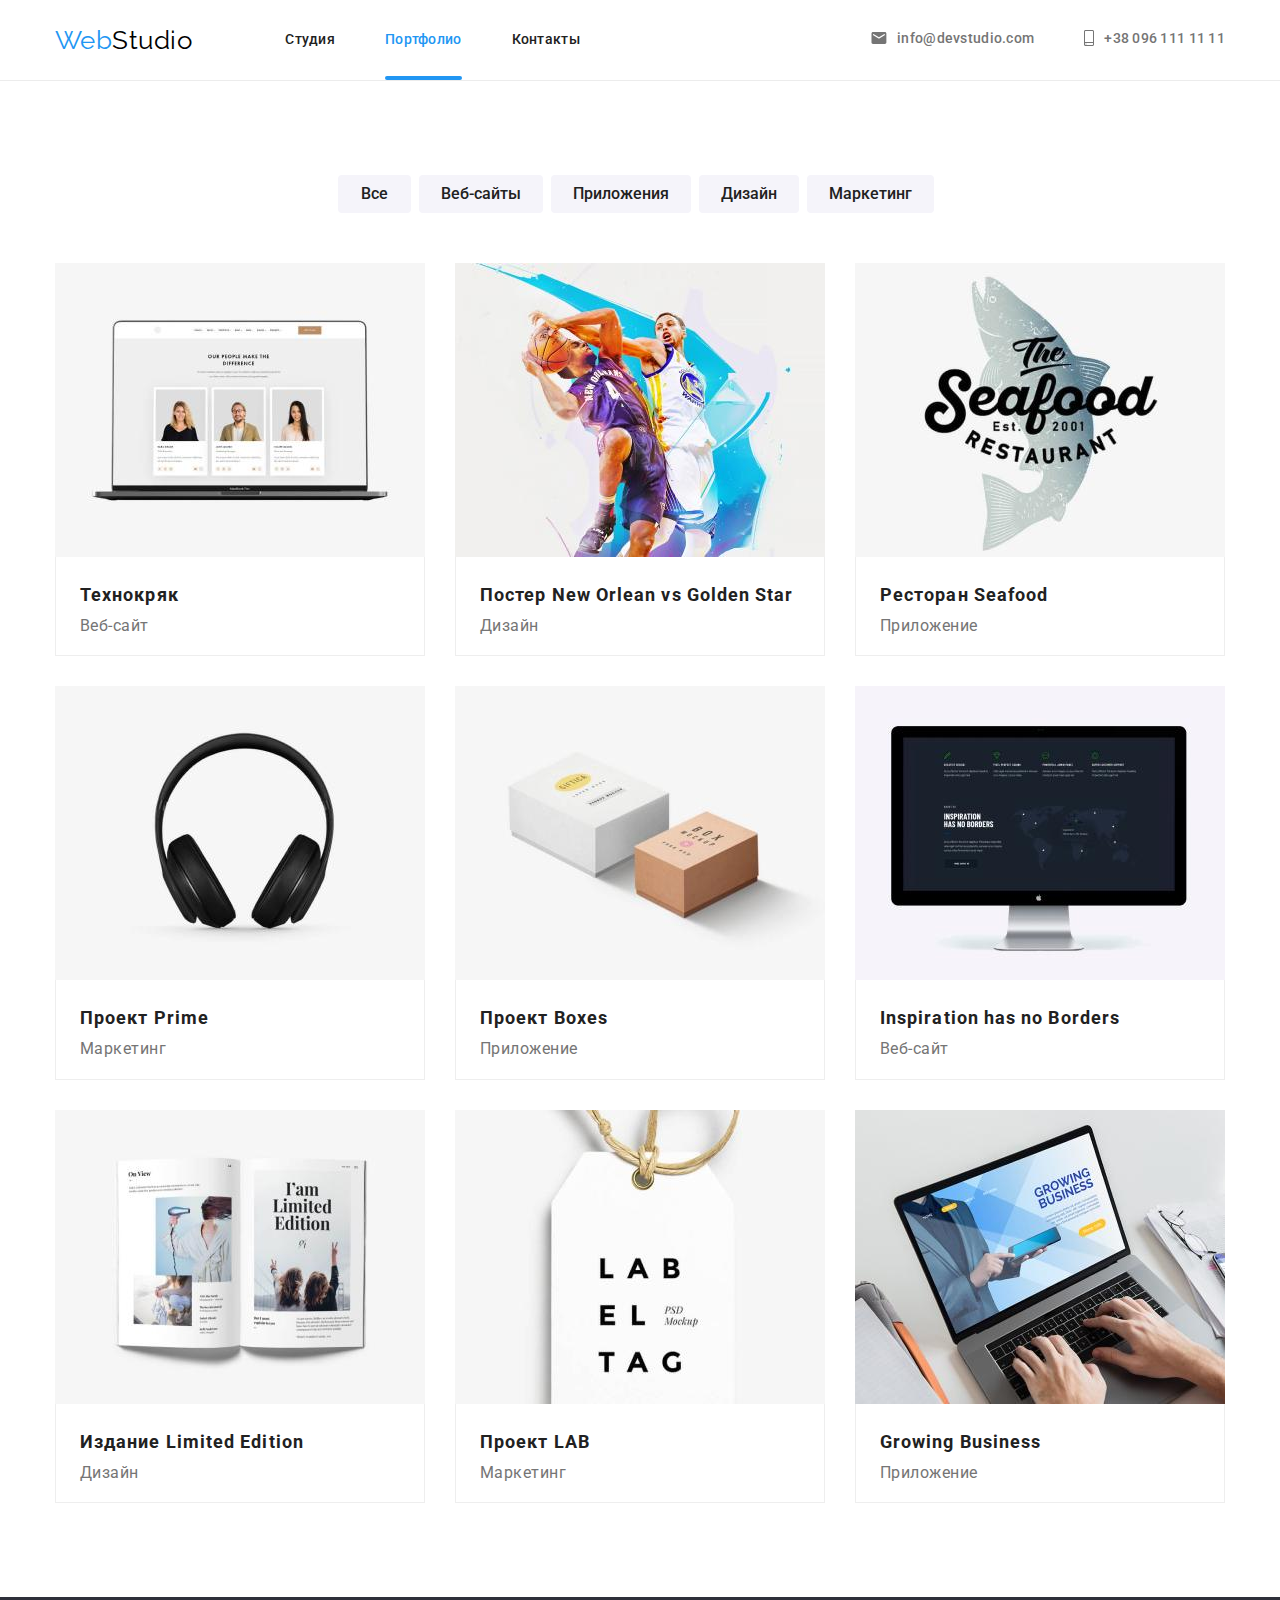
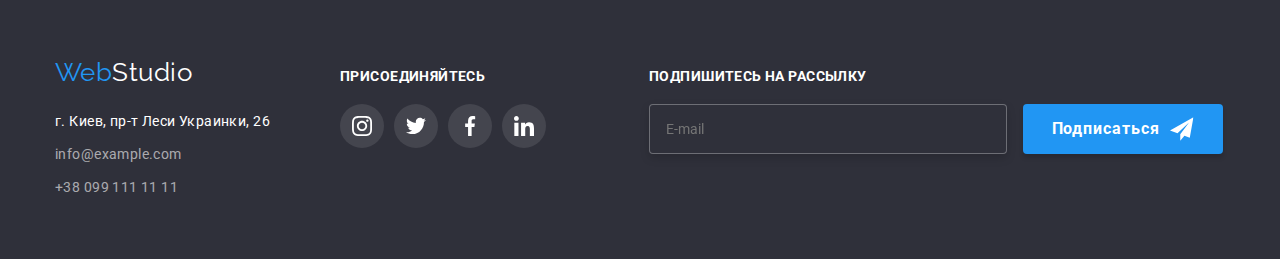
==== commit 7be36506: "BEM footer" ====
--- a/portfolio.html
+++ b/portfolio.html
@@ -167,62 +167,63 @@
     </main>
    
     <!--footer-->
-    <footer class="footer-section">
-        <div class="container footer-box">
+    <footer class="footer">
+        <div class="container footer__box">
             <div class="footer-left">
-                <a href="./index.html" class="logo">Web<span class="logo-web-light">Studio</span></a>
-    
-                <address class="address-footer contact-nav">
-                    <span class="address">г. Киев, пр-т Леси Украинки, 26 </span>
-                    <a href="mailto:info@example.com" class="contact-link">info@example.com</a>
-                    <a href="tel:+380991111111" class="contact-link">+38 099 111 11 11</a>
+                <a href="./index.html" class="logo">Web<span class="logo-light">Studio</span></a>
+    
+                <address class="footer__address navigation__element-contact">
+                    <span class="footer__address-span">г. Киев, пр-т Леси Украинки, 26 </span>
+                    <a href="mailto:info@example.com" class="footer__contacts navigation__contacts">info@example.com</a>
+                    <a href="tel:+380991111111" class="footer__contacts navigation__contacts">+38 099 111 11 11</a>
                 </address>
             </div>
             <div class="footer-right">
-                <h3 class="title footer-title">присоединяйтесь</h3>
-                <ul class="footer-social list">
-                    <li class="footer-item">
-                        <a href="" class="footer-social-link">
-                            <svg class="footer-social-icon" width="20" height="20">
+                <h3 class="title footer__title">присоединяйтесь</h3>
+                <ul class="footer__social">
+                    <li class="footer__item">
+                        <a href="" class="footer__link">
+                            <svg class="footer__icon" width="20" height="20">
                                 <use href="./image/sprite.svg#icon-instagram"></use>
                             </svg>
                         </a>
                     </li>
-                    <li class="footer-item">
-                        <a href="" class="footer-social-link">
-                            <svg class="footer-social-icon" width="20" height="20">
+                    <li class="footer__item">
+                        <a href="" class="footer__link">
+                            <svg class="footer__icon" width="20" height="20">
                                 <use href="./image/sprite.svg#icon-twitter"></use>
                             </svg>
                         </a>
                     </li>
-                    <li class="footer-item">
-                        <a href="" class="footer-social-link">
-                            <svg class="footer-social-icon" width="20" height="20">
+                    <li class="footer__item">
+                        <a href="" class="footer__link">
+                            <svg class="footer__icon" width="20" height="20">
                                 <use href="./image/sprite.svg#icon-facebook"></use>
                             </svg>
                         </a>
                     </li>
-                    <li class="footer-item">
-                        <a href="" class="footer-social-link">
-                            <svg class="footer-social-icon" width="20" height="20">
+                    <li class="footer__item">
+                        <a href="" class="footer__link">
+                            <svg class="footer__icon" width="20" height="20">
                                 <use href="./image/sprite.svg#icon-linkedin"></use>
                             </svg>
                         </a>
                     </li>
                 </ul>
             </div>
-            <div class="footer-form-block">
-                <form action="" class="footer-form">
-                    <p class="footer-form-head">
+            <div class="footer-form">
+                <form action="">
+                    <p class="footer-form__head">
                         Подпишитесь на рассылку
                     </p>
-            
-                    <label for="" class="footer-form-field">
-                        <input type="email" class="footer-form-input" name="user-footer-mail" placeholder="E-mail">
+    
+                    <label for="" class="footer-form__field">
+                        <input type="email" class="footer-form__input" name="user-footer-mail" placeholder="E-mail">
                     </label>
-            
-                    <button class="footer-form-btn" type="submit"><span class="footer-form-btn-text">Подписаться</span><svg
-                            class="footer-form-icon" width="24" height="24">
+    
+                    <button class="footer-form__btn" type="submit"><span
+                            class="footer-form__btn-text">Подписаться</span><svg class="footer-form-icon" width="24"
+                            height="24">
                             <use href="./image/sprite.svg#icon-footer-form-icon"></use>
                         </svg></button>
                 </form>
--- a/css/main.min.css
+++ b/css/main.min.css
@@ -1,2 +1,2 @@
-:root{--primary-text-color: #757575;--title-text-color: #212121;--accent-color: #2196f3;--white-color: #ffffff;--white-opacity-color: rgba(255, 255, 255, 0.6);--secondary-background-color: #f5f4fa;--dark-backgroud-color: #2f303a;--black-color: #000000}.visually-hidden{position:absolute;white-space:nowrap;width:1px;height:1px;overflow:hidden;border:0;padding:0;clip:rect(0 0 0 0);clip-path:inset(50%);margin:-1px}.hidden-title{display:none}body{margin:0;background-color:var(--white-color);color:var(--primary-text-color);font-family:Roboto, sans-serif;letter-spacing:0.03em}h1,h2,h3,h4,h5,h6{margin-top:0}p{margin-top:0}ul{padding:0;margin:0;list-style:none}img{display:block;max-width:100%;height:auto}.link{color:inherit}.border-bottom{border-bottom:1px solid #ececec}.top-section{padding-top:94px}.container{width:1200px;padding-left:15px;padding-right:15px;margin-left:auto;margin-right:auto}.section{padding-bottom:94px}.button{border-radius:4px;padding:6px 22px;min-width:73px;color:var(--title-text-color);background-color:var(--secondary-background-color);font-weight:700;font-size:16px;line-height:1.8;text-align:center;cursor:pointer}.button.primary{padding:10px 32px;min-width:200px;border:none;box-shadow:0px 4px 4px rgba(0,0,0,0.15);color:var(--white-color);background-color:var(--accent-color)}.portfolio-button{font-family:Roboto;font-weight:500;font-size:16px;line-height:1.62;transition:color 250ms cubic-bezier(0.4, 0, 0.2, 1),background-color 250ms cubic-bezier(0.4, 0, 0.2, 1),box-shadow 250ms cubic-bezier(0.4, 0, 0.2, 1)}.portfolio-button:hover,.portfolio-button:focus{color:var(--white-color);background-color:var(--accent-color);box-shadow:0px 3px 1px rgba(0,0,0,0.1),0px 1px 2px rgba(0,0,0,0.08),0px 2px 2px rgba(0,0,0,0.12);border-radius:4px}.portfolio-btn{display:flex;justify-content:center;align-items:center;margin-bottom:50px}.portfolio-btn .portfolio-button{margin-right:8px;border:none}.portfolio-button:not(:last-child){margin-right:0}.social-link{display:flex;align-items:center;justify-content:center;width:100%;height:100%;border-radius:50%;transition:background-color 250ms cubic-bezier(0.4, 0, 0.2, 1)}.social-link:hover,.social-link:focus{background-color:var(--accent-color)}.social-link:hover .social-icon,.social-linkk:focus .social-icon{fill:var(--white-color)}.social-icon{fill:#afb1b8;transition:fill 250ms cubic-bezier(0.4, 0, 0.2, 1)}.social-list{display:flex;justify-content:center}.social-item{width:44px;height:44px;margin-right:10px}.social-item:last-child{margin-right:0}.logo{color:var(--accent-color);font-family:Raleway, sans-serif;font-weight:700px;font-size:26px;line-height:1.19;text-decoration:none}.logo-dark{color:var(--black-color)}.logo-light{color:var(--white-color)}.title-hero{margin-top:0;margin-bottom:30px;margin-left:auto;margin-right:auto;max-width:696px;color:var(--white-color);font-weight:900;font-size:44px;line-height:1.36;text-align:center;letter-spacing:0.06em;text-transform:uppercase}.section-title{margin-top:0;margin-bottom:50px;color:var(--title-text-color);font-weight:700px;font-size:36px;line-height:1.16}.portfolio-title{margin-bottom:4px;font-size:18px;line-height:2;letter-spacing:0.06em}.navigation{display:flex;align-items:center}.navigation__element{display:flex}.navigation__element-main{align-items:center}.navigation__element-contact{margin-left:auto}.navigation__contacts{display:inline-flex;align-items:center;margin:0;color:var(--primary-text-color);text-decoration:none;font-weight:500;font-size:14px;line-height:16px;letter-spacing:0.02em;transition:color 250ms cubic-bezier(0.4, 0, 0.2, 1)}.navigation__contacts:hover,.navigation__contacts:focus{color:var(--accent-color)}.navigation__contacts:hover .navigation__icon,.navigation__contacts:focus .navigation__mail,.navigation__contacts:hover .navigation__tel,.navigation__contacts:focus .navigation__tel{fill:var(--accent-color)}.navigation__menu{display:flex;margin-left:93px}.navigation__menu .navigation__link.current{color:var(--accent-color)}.navigation__menu .navigation__link.current::after{content:"";width:100%;position:absolute;height:4px;border-radius:2px;bottom:0;display:block;background-color:var(--accent-color)}.navigation__menu .navigation__link:hover,.navigation__menu .navigation__link:focus{color:var(--accent-color)}.navigation__item .navigation__contact:hover,.navigation__item .navigation__contact:focus{color:var(--accent-color)}.navigation__item:not(:last-child){margin-right:50px}.navigation__link{display:block;padding-top:32px;padding-bottom:32px;color:var(--title-text-color);font-family:inherit;font-weight:500;font-size:14px;line-height:1.14;letter-spacing:0.02em;text-decoration:none;transition:color 250ms cubic-bezier(0.4, 0, 0.2, 1);position:relative}.navigation__icon{margin-right:10px;fill:var(--primary-text-color);transition:fill 250ms cubic-bezier(0.4, 0, 0.2, 1)}.navigation__icon:hover{fill:var(--accent-color)}.backdrop{width:100vw;height:100vh;background-color:rgba(0,0,0,0.2);position:fixed;top:0;transition:opacity 250ms cubic-bezier(0.4, 0, 0.2, 1),visibility 250ms cubic-bezier(0.4, 0, 0.2, 1)}.backdrop.is-hidden{visibility:hidden;opacity:0;pointer-events:none}.modal{position:absolute;width:528px;min-height:581px;background-color:#ffffff;border-radius:4px;top:50%;left:50%;transform:translate(-50%, -50%);padding:40px}.modal-close-icon{fill:currentColor}.modal-btn{position:absolute;border:1px solid rgba(0,0,0,0.1);background-color:#ffffff;width:30px;height:30px;border-radius:50%;top:10px;right:10px;display:flex;align-items:center;justify-content:center;color:#000000;cursor:pointer}.modal-btn:hover,.modal-btn:focus{color:var(--accent-color);transition:color 250ms cubic-bezier(0.4, 0, 0.2, 1)}.modal-form{display:flex;flex-direction:column}.modal-form-head{margin-bottom:12px;margin-top:0;font-weight:bold;font-size:20px;line-height:23px;text-align:center;letter-spacing:0.03em;color:#212121}.modal-form-field{font-size:12px;line-height:14px;letter-spacing:0.01em;color:#757575;margin-bottom:10px}.modal-form-wrapper{position:relative;display:block;margin-top:4px}.modal-form-input{width:100%;height:40px;padding-left:30px;border:1px solid rgba(33,33,33,0.2);border-radius:4px;cursor:pointer}.modal-form-input:focus,.modal-form-input:focus{outline:none;border-color:var(--accent-color);transition:border-color 250ms cubic-bezier(0.4, 0, 0.2, 1);cursor:pointer}.modal-form-input:focus+.modal-form-icon{fill:var(--accent-color);transition:fill 250ms cubic-bezier(0.4, 0, 0.2, 1)}.modal-form-icon{position:absolute;top:50%;left:14px;transform:translateY(-50%)}.modal-form-message{width:100%;height:120px;margin-top:4px;padding:12px 16px;border:1px solid rgba(33,33,33,0.2);border-radius:4px;resize:none;transition:border-color 250ms cubic-bezier(0.4, 0, 0.2, 1);cursor:pointer}.modal-form-message::placeholder{font-family:Roboto;font-size:12px;line-height:14px;letter-spacing:0.01em;color:rgba(117,117,117,0.5)}.modal-form-checkbox-label{display:flex;align-items:center;justify-content:center;font-size:14px;line-height:24px;letter-spacing:0.03em;margin-bottom:30px;cursor:pointer}.modal-form-checkbox-label::before{display:block;content:"";width:16px;height:15px;margin-right:7px;border:1px solid #212121;border-radius:2px;cursor:pointer}.modal-form-checkbox:checked+.modal-form-checkbox-label::before{background-color:var(--accent-color);background-image:url(../image/icon-check.svg);background-repeat:no-repeat;background-size:contain;border:none;transition:background-image 250ms cubic-bezier(0.4, 0, 0.2, 1)}.modal-form-checkbox:focus+.modal-form-checkbox-label::before{outline:2px solid var(--accent-color)}.modal-form-checkbox-link{color:var(--accent-color)}.modal-form-button{width:200px;height:50px;font-family:Roboto;font-style:normal;font-weight:bold;font-size:16px;line-height:30px;letter-spacing:0.06em;margin-left:124px;min-width:200px;border:none;box-shadow:0px 4px 4px rgba(0,0,0,0.15);border-radius:4px;color:var(--white-color);background-color:var(--accent-color);cursor:pointer}.hero{padding-top:200px;padding-bottom:200px;background-color:var(--dark-backgroud-color);text-align:center;background-image:linear-gradient(rgba(47,48,58,0.4), rgba(47,48,58,0.4)),url(../image/hero-bg.jpg);max-width:1600рх;background-repeat:no-repeat;background-size:cover;background-position:center}.company-ideal{display:flex}.company-ideal .company-item{width:270px;margin-right:30px}.company-ideal .company-item:last-child{margin-right:0}.company-item .section-icon{display:block;background-color:#f5f4fa;text-align:center;width:270px;height:120px;margin-bottom:30px;display:flex;align-items:center;justify-content:center}.company-ideal .title{color:var(--title-text-color);margin-top:0;margin-bottom:10px;font-weight:700px;font-size:14px;line-height:1.14;text-transform:uppercase}.company-ideal .text{margin:0;font-size:14px;line-height:1.71}.our-work-item{position:relative}.our-work{display:flex;justify-content:space-between}.our-work-title{text-align:center}.our-work-card-text{color:var(--white-color);font-weight:bold;font-size:14px;line-height:16px;text-align:center;letter-spacing:0.03em;text-transform:uppercase;position:absolute;bottom:0px;left:0;margin:0;background-color:rgba(47,48,58,0.8);width:100%;height:70px;padding-top:27px}.team-section{padding-top:94px;background-color:var(--secondary-background-color)}.team-list{display:flex;justify-content:space-between}.team-title{text-align:center}.team-list .title{margin-top:30px;margin-bottom:10px;text-align:center;color:var(--title-text-color);font-weight:500;font-size:16px;line-height:1.18}.team-list .text{margin:0;font-size:16px;line-height:1.18;text-align:center;margin-bottom:16px}.team-list .cards{padding-bottom:30px;background-color:var(--white-color);box-shadow:0px 1px 3px rgba(0,0,0,0.12),0px 1px 1px rgba(0,0,0,0.14),0px 2px 1px rgba(0,0,0,0.2);border-radius:0px 0px 4px 4px}.clients-section{padding-top:94px}.clients-title{text-align:center}.clients-list{display:flex;justify-content:center}.clients-item{width:170px;height:92px}.clients-item:not(:last-child){margin-right:30px}.clients-link{display:flex;align-items:center;justify-content:center;width:100%;height:100%;border:1px solid #afb1b8;border-radius:4px;transition:border 250ms cubic-bezier(0.4, 0, 0.2, 1)}.clients-link:hover,.clients-linkk:focus{border:1px solid var(--accent-color)}.clients-link:hover .clients-icon,.clients-link:focus .clients-icon{fill:var(--accent-color)}.clients-icon{fill:#afb1b8;transition:fill 250ms cubic-bezier(0.4, 0, 0.2, 1)}.portfolio-element{transition:box-shadow 250ms cubic-bezier(0.4, 0, 0.2, 1)}.portfolio-element:hover,.portfolio-element:focus{cursor:pointer;box-shadow:0px 1px 1px rgba(0,0,0,0.12),0px 4px 4px rgba(0,0,0,0.06),1px 4px 6px rgba(0,0,0,0.16)}.portfolio-element:hover .portfolio-img-text{transform:translateY(-100%)}.portfolio-img{display:block}.portfolio-card-wrap{position:relative;overflow:hidden}.portfolio-img-text{position:absolute;font-size:18px;line-height:28px;letter-spacing:0.03em;color:#ffffff;background-color:rgba(33,150,243,0.9);margin:0;padding:63px 24px;height:100%;top:100%;transition:transform 250ms cubic-bezier(0.4, 0, 0.2, 1)}.portfolio-card{padding:20px 24px;border-left:1px solid #eeeeee;border-right:1px solid #eeeeee;border-bottom:1px solid #eeeeee}.portfolio-text{margin:0}.portfolio-list{display:flex;flex-wrap:wrap;margin:-30px 0 0 -30px}.portfolio-element{flex-basis:calc((100% - 90px) / 3);margin:30px 0 0 30px}.footer-section{padding:60px 0 60px 0;background-color:var(--dark-backgroud-color);font-size:14px;line-height:1.71}.footer-box{display:flex;align-items:baseline}.footer-left{margin-right:70px}.footer-title{font-weight:bold;font-size:14px;line-height:16px;letter-spacing:0.03em;text-transform:uppercase;color:var(--white-color);margin:0;margin-bottom:20px}.address-footer{display:flex;flex-direction:column;margin-top:20px;color:var(--white-opacity-color);font-size:14px;line-height:24px;letter-spacing:0.03em;font-style:normal}.address-footer .contact-link{color:var(--white-opacity-color);margin-top:9px;font-style:normal;font-weight:normal;font-size:14px;line-height:24px;letter-spacing:0.03em}.address-footer .address{color:var(--white-color)}.footer-social{display:flex}.footer-item{width:44px;height:44px;margin-right:10px}.footer-social-link{display:flex;align-items:center;justify-content:center;width:100%;height:100%;border-radius:50%;background-color:rgba(255,255,255,0.1);transition:background-color 250ms cubic-bezier(0.4, 0, 0.2, 1)}.footer-social-link:hover,.footer-social-link:focus{background-color:var(--accent-color)}.footer-social-icon{fill:var(--white-color)}.footer-form-block{margin-left:93px}.footer-form-head{font-weight:bold;font-size:14px;line-height:16px;letter-spacing:0.03em;text-transform:uppercase;color:var(--white-color);margin:0;margin-bottom:20px}.footer-form-input{width:358px;height:50px;padding-left:16px;background-color:#2f303a;border:1px solid rgba(255,255,255,0.3);box-sizing:border-box;filter:drop-shadow(0px 4px 4px rgba(0,0,0,0.15));border-radius:4px;cursor:pointer;transition:border 250ms cubic-bezier(0.4, 0, 0.2, 1);color:var(--white-color)}.footer-form-btn{width:200px;height:50px;margin-left:12px;padding:10px 29px;border:none;box-shadow:0px 4px 4px rgba(0,0,0,0.15);border-radius:4px;color:var(--white-color);background-color:var(--accent-color);display:inline-flex;align-items:center;text-align:center;cursor:pointer}.footer-form-btn-text{font-family:Roboto;font-style:normal;font-weight:bold;font-size:16px;line-height:30px;letter-spacing:0.06em;margin-right:10px}
+:root{--primary-text-color: #757575;--title-text-color: #212121;--accent-color: #2196f3;--white-color: #ffffff;--white-opacity-color: rgba(255, 255, 255, 0.6);--secondary-background-color: #f5f4fa;--dark-backgroud-color: #2f303a;--black-color: #000000}.visually-hidden{position:absolute;white-space:nowrap;width:1px;height:1px;overflow:hidden;border:0;padding:0;clip:rect(0 0 0 0);clip-path:inset(50%);margin:-1px}.hidden-title{display:none}body{margin:0;background-color:var(--white-color);color:var(--primary-text-color);font-family:Roboto, sans-serif;letter-spacing:0.03em}h1,h2,h3,h4,h5,h6{margin-top:0}p{margin-top:0}ul{padding:0;margin:0;list-style:none}img{display:block;max-width:100%;height:auto}.link{color:inherit}.border-bottom{border-bottom:1px solid #ececec}.top-section{padding-top:94px}.container{width:1200px;padding-left:15px;padding-right:15px;margin-left:auto;margin-right:auto}.section{padding-bottom:94px}.button{border-radius:4px;padding:6px 22px;min-width:73px;color:var(--title-text-color);background-color:var(--secondary-background-color);font-weight:700;font-size:16px;line-height:1.8;text-align:center;cursor:pointer}.button.primary{padding:10px 32px;min-width:200px;border:none;box-shadow:0px 4px 4px rgba(0,0,0,0.15);color:var(--white-color);background-color:var(--accent-color)}.portfolio-button{font-family:Roboto;font-weight:500;font-size:16px;line-height:1.62;transition:color 250ms cubic-bezier(0.4, 0, 0.2, 1),background-color 250ms cubic-bezier(0.4, 0, 0.2, 1),box-shadow 250ms cubic-bezier(0.4, 0, 0.2, 1)}.portfolio-button:hover,.portfolio-button:focus{color:var(--white-color);background-color:var(--accent-color);box-shadow:0px 3px 1px rgba(0,0,0,0.1),0px 1px 2px rgba(0,0,0,0.08),0px 2px 2px rgba(0,0,0,0.12);border-radius:4px}.portfolio-btn{display:flex;justify-content:center;align-items:center;margin-bottom:50px}.portfolio-btn .portfolio-button{margin-right:8px;border:none}.portfolio-button:not(:last-child){margin-right:0}.social-link{display:flex;align-items:center;justify-content:center;width:100%;height:100%;border-radius:50%;transition:background-color 250ms cubic-bezier(0.4, 0, 0.2, 1)}.social-link:hover,.social-link:focus{background-color:var(--accent-color)}.social-link:hover .social-icon,.social-linkk:focus .social-icon{fill:var(--white-color)}.social-icon{fill:#afb1b8;transition:fill 250ms cubic-bezier(0.4, 0, 0.2, 1)}.social-list{display:flex;justify-content:center}.social-item{width:44px;height:44px;margin-right:10px}.social-item:last-child{margin-right:0}.logo{color:var(--accent-color);font-family:Raleway, sans-serif;font-weight:700px;font-size:26px;line-height:1.19;text-decoration:none}.logo-dark{color:var(--black-color)}.logo-light{color:var(--white-color)}.title-hero{margin-top:0;margin-bottom:30px;margin-left:auto;margin-right:auto;max-width:696px;color:var(--white-color);font-weight:900;font-size:44px;line-height:1.36;text-align:center;letter-spacing:0.06em;text-transform:uppercase}.section-title{margin-top:0;margin-bottom:50px;color:var(--title-text-color);font-weight:700px;font-size:36px;line-height:1.16}.portfolio-title{margin-bottom:4px;font-size:18px;line-height:2;letter-spacing:0.06em}.navigation{display:flex;align-items:center}.navigation__element{display:flex}.navigation__element-main{align-items:center}.navigation__menu{display:flex;margin-left:93px}.navigation__menu .navigation__link.current{color:var(--accent-color)}.navigation__menu .navigation__link.current::after{content:"";width:100%;position:absolute;height:4px;border-radius:2px;bottom:0;display:block;background-color:var(--accent-color)}.navigation__menu .navigation__link:hover,.navigation__menu .navigation__link:focus{color:var(--accent-color)}.navigation__item .navigation__contact:hover,.navigation__item .navigation__contact:focus{color:var(--accent-color)}.navigation__item:not(:last-child){margin-right:50px}.navigation__link{display:block;padding-top:32px;padding-bottom:32px;color:var(--title-text-color);font-family:inherit;font-weight:500;font-size:14px;line-height:1.14;letter-spacing:0.02em;text-decoration:none;transition:color 250ms cubic-bezier(0.4, 0, 0.2, 1);position:relative}.navigation__element-contact{margin-left:auto}.navigation__contacts{display:inline-flex;align-items:center;margin:0;color:var(--primary-text-color);text-decoration:none;font-weight:500;font-size:14px;line-height:16px;letter-spacing:0.02em;transition:color 250ms cubic-bezier(0.4, 0, 0.2, 1)}.navigation__contacts:hover,.navigation__contacts:focus{color:var(--accent-color)}.navigation__contacts:hover .navigation__icon,.navigation__contacts:focus .navigation__mail,.navigation__contacts:hover .navigation__tel,.navigation__contacts:focus .navigation__tel{fill:var(--accent-color)}.navigation__icon{margin-right:10px;fill:var(--primary-text-color);transition:fill 250ms cubic-bezier(0.4, 0, 0.2, 1)}.navigation__icon:hover{fill:var(--accent-color)}.backdrop{width:100vw;height:100vh;background-color:rgba(0,0,0,0.2);position:fixed;top:0;transition:opacity 250ms cubic-bezier(0.4, 0, 0.2, 1),visibility 250ms cubic-bezier(0.4, 0, 0.2, 1)}.backdrop.is-hidden{visibility:hidden;opacity:0;pointer-events:none}.modal{position:absolute;width:528px;min-height:581px;background-color:#ffffff;border-radius:4px;top:50%;left:50%;transform:translate(-50%, -50%);padding:40px}.modal-close-icon{fill:currentColor}.modal-btn{position:absolute;border:1px solid rgba(0,0,0,0.1);background-color:#ffffff;width:30px;height:30px;border-radius:50%;top:10px;right:10px;display:flex;align-items:center;justify-content:center;color:#000000;cursor:pointer}.modal-btn:hover,.modal-btn:focus{color:var(--accent-color);transition:color 250ms cubic-bezier(0.4, 0, 0.2, 1)}.modal-form{display:flex;flex-direction:column}.modal-form-head{margin-bottom:12px;margin-top:0;font-weight:bold;font-size:20px;line-height:23px;text-align:center;letter-spacing:0.03em;color:#212121}.modal-form-field{font-size:12px;line-height:14px;letter-spacing:0.01em;color:#757575;margin-bottom:10px}.modal-form-wrapper{position:relative;display:block;margin-top:4px}.modal-form-input{width:100%;height:40px;padding-left:30px;border:1px solid rgba(33,33,33,0.2);border-radius:4px;cursor:pointer}.modal-form-input:focus,.modal-form-input:focus{outline:none;border-color:var(--accent-color);transition:border-color 250ms cubic-bezier(0.4, 0, 0.2, 1);cursor:pointer}.modal-form-input:focus+.modal-form-icon{fill:var(--accent-color);transition:fill 250ms cubic-bezier(0.4, 0, 0.2, 1)}.modal-form-icon{position:absolute;top:50%;left:14px;transform:translateY(-50%)}.modal-form-message{width:100%;height:120px;margin-top:4px;padding:12px 16px;border:1px solid rgba(33,33,33,0.2);border-radius:4px;resize:none;transition:border-color 250ms cubic-bezier(0.4, 0, 0.2, 1);cursor:pointer}.modal-form-message::placeholder{font-family:Roboto;font-size:12px;line-height:14px;letter-spacing:0.01em;color:rgba(117,117,117,0.5)}.modal-form-checkbox-label{display:flex;align-items:center;justify-content:center;font-size:14px;line-height:24px;letter-spacing:0.03em;margin-bottom:30px;cursor:pointer}.modal-form-checkbox-label::before{display:block;content:"";width:16px;height:15px;margin-right:7px;border:1px solid #212121;border-radius:2px;cursor:pointer}.modal-form-checkbox:checked+.modal-form-checkbox-label::before{background-color:var(--accent-color);background-image:url(../image/icon-check.svg);background-repeat:no-repeat;background-size:contain;border:none;transition:background-image 250ms cubic-bezier(0.4, 0, 0.2, 1)}.modal-form-checkbox:focus+.modal-form-checkbox-label::before{outline:2px solid var(--accent-color)}.modal-form-checkbox-link{color:var(--accent-color)}.modal-form-button{width:200px;height:50px;font-family:Roboto;font-style:normal;font-weight:bold;font-size:16px;line-height:30px;letter-spacing:0.06em;margin-left:124px;min-width:200px;border:none;box-shadow:0px 4px 4px rgba(0,0,0,0.15);border-radius:4px;color:var(--white-color);background-color:var(--accent-color);cursor:pointer}.hero{padding-top:200px;padding-bottom:200px;background-color:var(--dark-backgroud-color);text-align:center;background-image:linear-gradient(rgba(47,48,58,0.4), rgba(47,48,58,0.4)),url(../image/hero-bg.jpg);max-width:1600рх;background-repeat:no-repeat;background-size:cover;background-position:center}.company-ideal{display:flex}.company-ideal .company-item{width:270px;margin-right:30px}.company-ideal .company-item:last-child{margin-right:0}.company-item .section-icon{display:block;background-color:#f5f4fa;text-align:center;width:270px;height:120px;margin-bottom:30px;display:flex;align-items:center;justify-content:center}.company-ideal .title{color:var(--title-text-color);margin-top:0;margin-bottom:10px;font-weight:700px;font-size:14px;line-height:1.14;text-transform:uppercase}.company-ideal .text{margin:0;font-size:14px;line-height:1.71}.our-work-item{position:relative}.our-work{display:flex;justify-content:space-between}.our-work-title{text-align:center}.our-work-card-text{color:var(--white-color);font-weight:bold;font-size:14px;line-height:16px;text-align:center;letter-spacing:0.03em;text-transform:uppercase;position:absolute;bottom:0px;left:0;margin:0;background-color:rgba(47,48,58,0.8);width:100%;height:70px;padding-top:27px}.team-section{padding-top:94px;background-color:var(--secondary-background-color)}.team-list{display:flex;justify-content:space-between}.team-title{text-align:center}.team-list .title{margin-top:30px;margin-bottom:10px;text-align:center;color:var(--title-text-color);font-weight:500;font-size:16px;line-height:1.18}.team-list .text{margin:0;font-size:16px;line-height:1.18;text-align:center;margin-bottom:16px}.team-list .cards{padding-bottom:30px;background-color:var(--white-color);box-shadow:0px 1px 3px rgba(0,0,0,0.12),0px 1px 1px rgba(0,0,0,0.14),0px 2px 1px rgba(0,0,0,0.2);border-radius:0px 0px 4px 4px}.clients-section{padding-top:94px}.clients-title{text-align:center}.clients-list{display:flex;justify-content:center}.clients-item{width:170px;height:92px}.clients-item:not(:last-child){margin-right:30px}.clients-link{display:flex;align-items:center;justify-content:center;width:100%;height:100%;border:1px solid #afb1b8;border-radius:4px;transition:border 250ms cubic-bezier(0.4, 0, 0.2, 1)}.clients-link:hover,.clients-linkk:focus{border:1px solid var(--accent-color)}.clients-link:hover .clients-icon,.clients-link:focus .clients-icon{fill:var(--accent-color)}.clients-icon{fill:#afb1b8;transition:fill 250ms cubic-bezier(0.4, 0, 0.2, 1)}.portfolio-element{transition:box-shadow 250ms cubic-bezier(0.4, 0, 0.2, 1)}.portfolio-element:hover,.portfolio-element:focus{cursor:pointer;box-shadow:0px 1px 1px rgba(0,0,0,0.12),0px 4px 4px rgba(0,0,0,0.06),1px 4px 6px rgba(0,0,0,0.16)}.portfolio-element:hover .portfolio-img-text{transform:translateY(-100%)}.portfolio-img{display:block}.portfolio-card-wrap{position:relative;overflow:hidden}.portfolio-img-text{position:absolute;font-size:18px;line-height:28px;letter-spacing:0.03em;color:#ffffff;background-color:rgba(33,150,243,0.9);margin:0;padding:63px 24px;height:100%;top:100%;transition:transform 250ms cubic-bezier(0.4, 0, 0.2, 1)}.portfolio-card{padding:20px 24px;border-left:1px solid #eeeeee;border-right:1px solid #eeeeee;border-bottom:1px solid #eeeeee}.portfolio-text{margin:0}.portfolio-list{display:flex;flex-wrap:wrap;margin:-30px 0 0 -30px}.portfolio-element{flex-basis:calc((100% - 90px) / 3);margin:30px 0 0 30px}.footer{padding:60px 0 60px 0;background-color:var(--dark-backgroud-color);font-size:14px;line-height:1.71}.footer__box{display:flex;align-items:baseline}.footer-left{margin-right:70px}.footer__title{font-weight:bold;font-size:14px;line-height:16px;letter-spacing:0.03em;text-transform:uppercase;color:var(--white-color);margin:0;margin-bottom:20px}.footer__address{display:flex;flex-direction:column;margin-top:20px;color:var(--white-opacity-color);font-size:14px;line-height:24px;letter-spacing:0.03em;font-style:normal}.footer__contacts{color:var(--white-opacity-color);margin-top:9px;font-style:normal;font-weight:normal;font-size:14px;line-height:24px;letter-spacing:0.03em}.footer__address-span{color:var(--white-color)}.footer__social{display:flex}.footer__item{width:44px;height:44px;margin-right:10px}.footer__link{display:flex;align-items:center;justify-content:center;width:100%;height:100%;border-radius:50%;background-color:rgba(255,255,255,0.1);transition:background-color 250ms cubic-bezier(0.4, 0, 0.2, 1)}.footer__link:hover,.footer__link:focus{background-color:var(--accent-color)}.footer__icon{fill:var(--white-color)}.footer-form{margin-left:93px}.footer-form__head{font-weight:bold;font-size:14px;line-height:16px;letter-spacing:0.03em;text-transform:uppercase;color:var(--white-color);margin:0;margin-bottom:20px}.footer-form__input{width:358px;height:50px;padding-left:16px;background-color:#2f303a;border:1px solid rgba(255,255,255,0.3);box-sizing:border-box;filter:drop-shadow(0px 4px 4px rgba(0,0,0,0.15));border-radius:4px;cursor:pointer;transition:border 250ms cubic-bezier(0.4, 0, 0.2, 1);color:var(--white-color)}.footer-form__btn{width:200px;height:50px;margin-left:12px;padding:10px 29px;border:none;box-shadow:0px 4px 4px rgba(0,0,0,0.15);border-radius:4px;color:var(--white-color);background-color:var(--accent-color);display:inline-flex;align-items:center;text-align:center;cursor:pointer}.footer-form__btn-text{font-family:Roboto;font-style:normal;font-weight:bold;font-size:16px;line-height:30px;letter-spacing:0.06em;margin-right:10px}
 /*# sourceMappingURL=main.min.css.map */